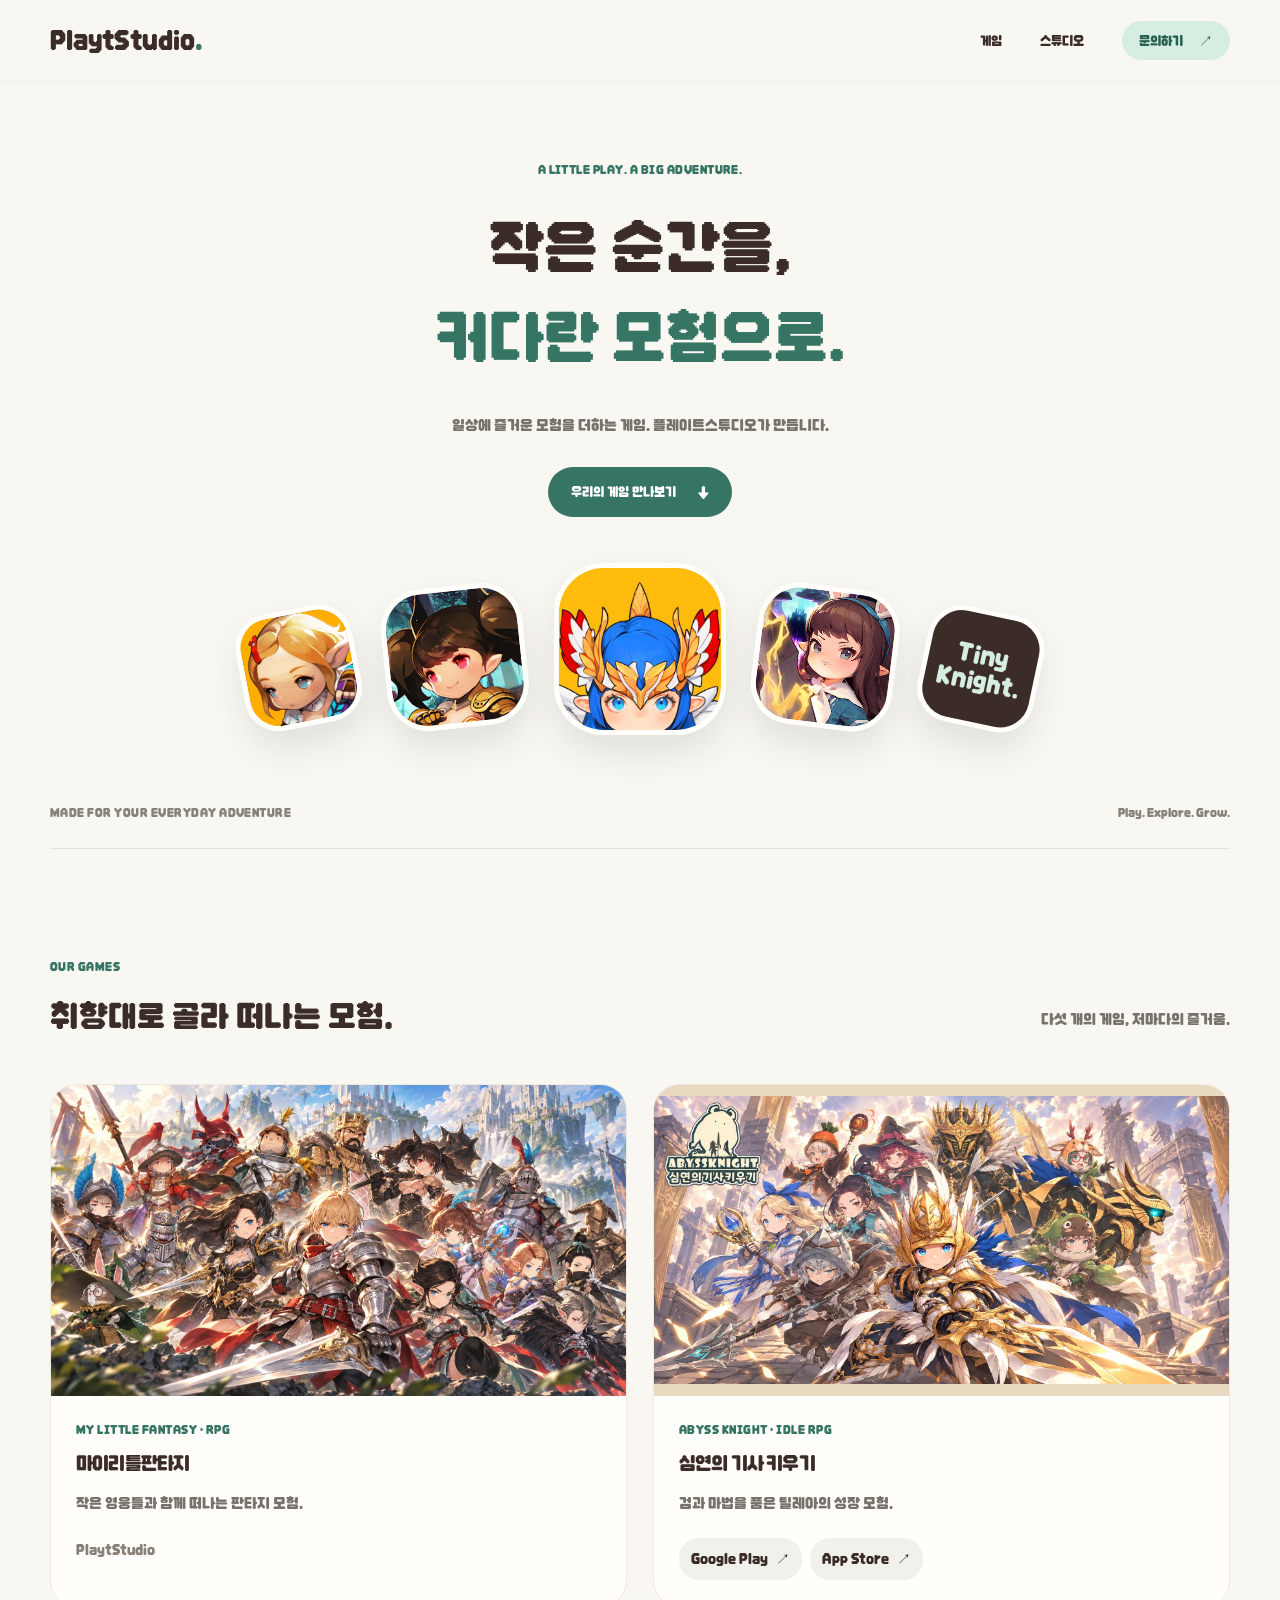
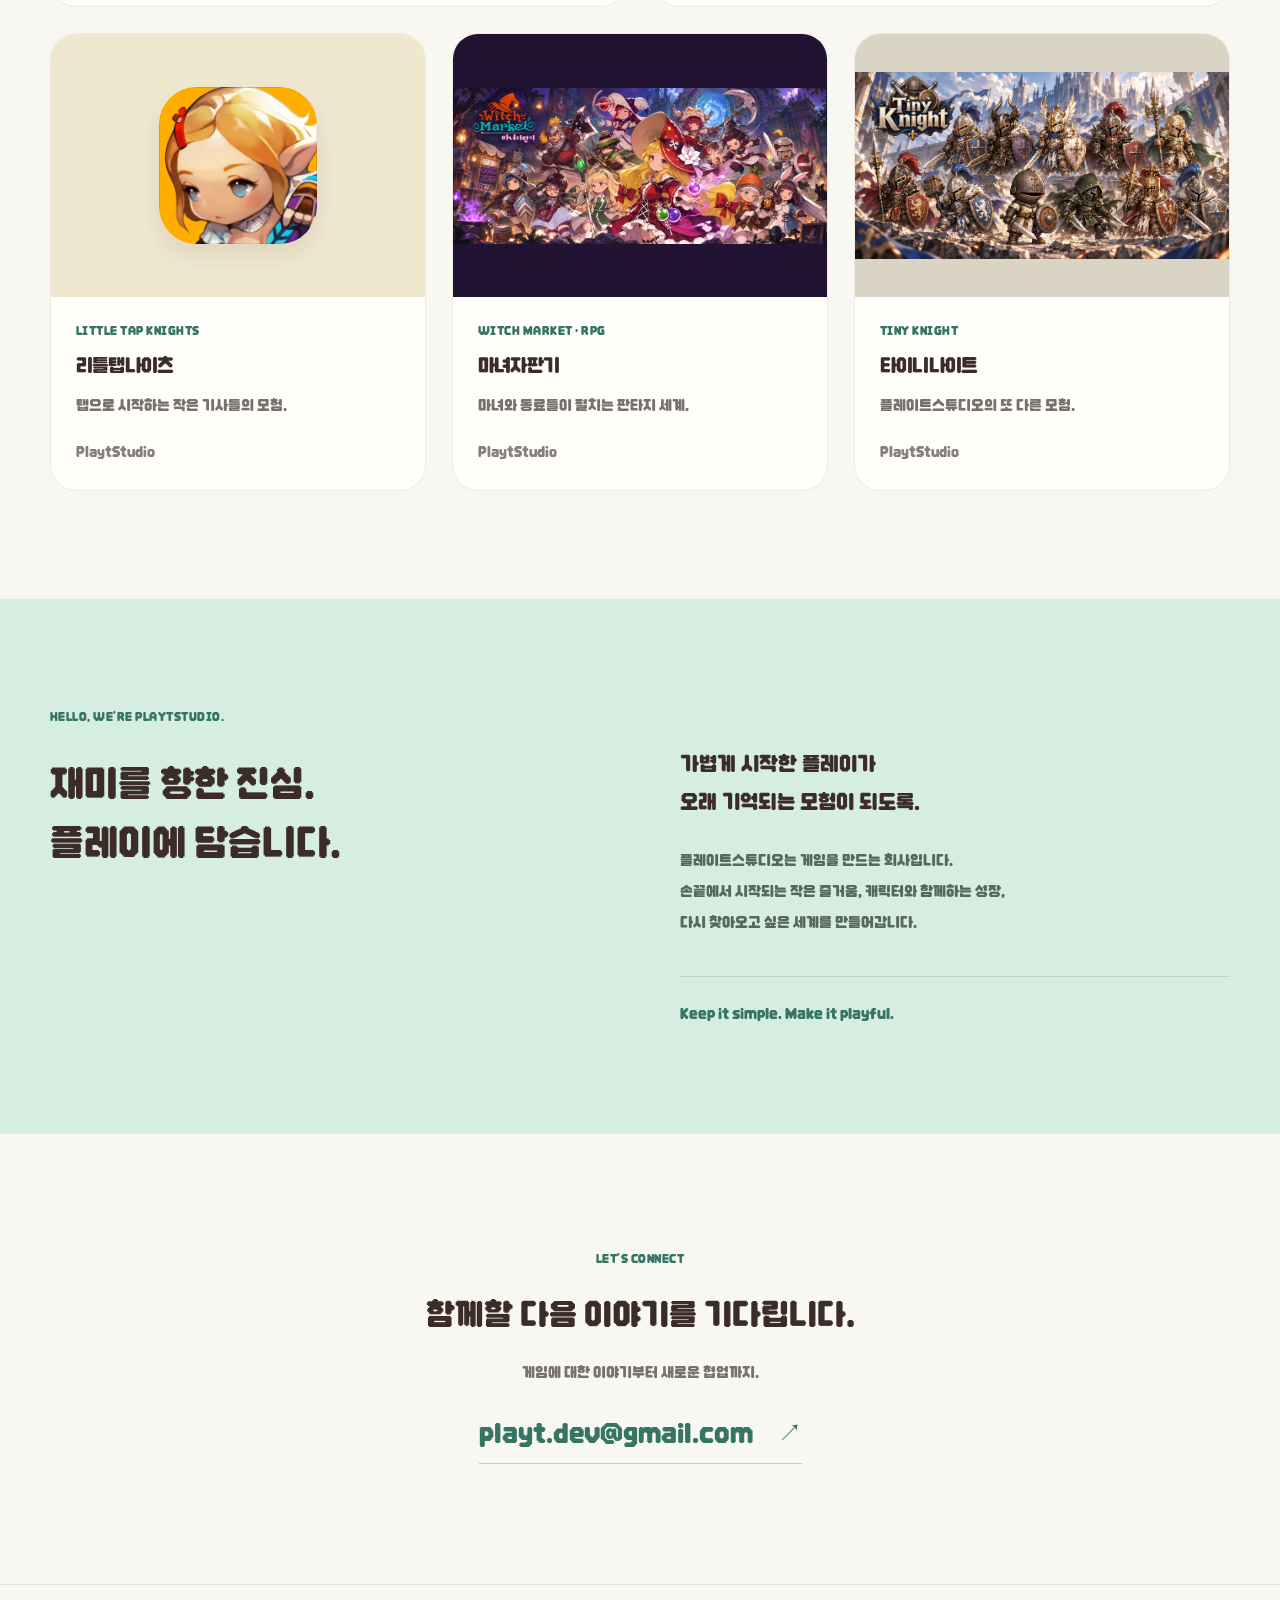
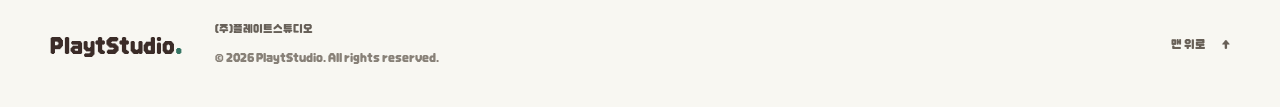
==== index.html @ c0b54d92 "플레이트스튜디오 홈페이지: 기존 사이트 이전 + 검색 등록 준비 - robots.txt · sitemap.xml · app-ads.txt · 404 · canonical/og/구조" ====
<!doctype html>
<html lang="ko">
<head>
<meta charset="utf-8"><meta name="viewport" content="width=device-width, initial-scale=1"><meta name="theme-color" content="#f8f7f2">
<title>플레이트스튜디오 PlaytStudio · 게임 개발사</title>
<meta name="description" content="작은 순간을 커다란 모험으로. 마이리틀판타지, 리틀탭나이츠, 마녀자판기, 심연의 기사 키우기, 타이니나이트를 만든 게임 개발사 플레이트스튜디오입니다.">
<link rel="canonical" href="https://www.playtstudio.kr/">
<meta property="og:type" content="website">
<meta property="og:site_name" content="플레이트스튜디오 PlaytStudio">
<meta property="og:title" content="플레이트스튜디오 PlaytStudio">
<meta property="og:description" content="작은 순간을 커다란 모험으로. 마이리틀판타지, 리틀탭나이츠, 마녀자판기, 심연의 기사 키우기, 타이니나이트를 만든 게임 개발사 플레이트스튜디오입니다.">
<meta property="og:url" content="https://www.playtstudio.kr/">
<meta property="og:image" content="https://www.playtstudio.kr/assets/og-image.jpg">
<meta property="og:image:width" content="1200"><meta property="og:image:height" content="630">
<meta property="og:locale" content="ko_KR">
<meta name="twitter:card" content="summary_large_image">
<link rel="apple-touch-icon" href="apple-touch-icon.png">
<script type="application/ld+json">{"@context":"https://schema.org","@type":"Organization","name":"플레이트스튜디오","alternateName":["PlaytStudio","Playt Studio","(주)플레이트스튜디오"],"url":"https://www.playtstudio.kr/","logo":"https://www.playtstudio.kr/apple-touch-icon.png","email":"playt.dev@gmail.com","sameAs":["https://play.google.com/store/apps/details?id=com.playtstudio.abyssknight","https://apps.apple.com/kr/app/id6740773558"]}</script>
<link rel="icon" type="image/svg+xml" href="data:image/svg+xml,%3Csvg xmlns='http://www.w3.org/2000/svg' viewBox='0 0 32 32'%3E%3Crect width='32' height='32' rx='10' fill='%23367564'/%3E%3Cpath d='M12 9v14l12-7z' fill='%23d6ede1'/%3E%3C/svg%3E">
<link rel="preload" href="assets/fonts/DNFBitBitTTF.ttf" as="font" type="font/ttf" crossorigin>
<link rel="stylesheet" href="styles.css"><script src="script.js" defer></script>
</head>
<body>
<a class="skip-link" href="#main">본문 바로가기</a>
<header class="site-header"><div class="nav-inner"><a class="wordmark" href="#home" aria-label="플레이트스튜디오 홈">Playt<span>Studio</span><i aria-hidden="true">.</i></a><button class="menu-toggle" aria-label="메뉴 열기" aria-controls="navigation" aria-expanded="false"><span></span><span></span></button><nav id="navigation" aria-label="주 메뉴"><a href="#games">게임</a><a href="#studio">스튜디오</a><a class="nav-contact" href="#contact">문의하기 <span aria-hidden="true">↗</span></a></nav></div></header>
<main id="main">
<section class="hero" id="home" aria-labelledby="hero-title"><div class="container"><p class="eyebrow">A LITTLE PLAY. A BIG ADVENTURE.</p><h1 id="hero-title">작은 순간을,<br><span>커다란 모험으로.</span></h1><p class="hero-description">일상에 즐거운 모험을 더하는 게임.<br class="mobile-break"> 플레이트스튜디오가 만듭니다.</p><a class="button button-primary" href="#games">우리의 게임 만나보기 <span aria-hidden="true">↓</span></a><div class="hero-gallery" aria-label="플레이트스튜디오의 게임"><a class="hero-icon" href="#little" aria-label="리틀탭나이츠 소개"><img src="assets/little-icon.jpg" alt="리틀탭나이츠 앱 아이콘" width="360" height="360"></a>
<a class="hero-icon" href="#fantasy" aria-label="마이리틀판타지 소개"><img src="assets/fantasy-icon.png" alt="마이리틀판타지 앱 아이콘" width="180" height="180"></a>
<a class="hero-icon" href="#abyss" aria-label="심연의 기사 키우기 소개"><img src="assets/abyss-icon.jpg" alt="심연의 기사 키우기 앱 아이콘" width="512" height="512"></a>
<a class="hero-icon" href="#witch" aria-label="마녀자판기 소개"><img src="assets/witch-icon.jpg" alt="마녀자판기 앱 아이콘" width="512" height="512"></a>
<a class="hero-icon" href="#tiny" aria-label="타이니나이트 소개"><span class="hero-type-icon">Tiny<br>Knight.</span></a></div><div class="hero-foot"><span>MADE FOR YOUR EVERYDAY ADVENTURE</span><span>Play. Explore. Grow.</span></div></div></section>
<section class="games-section section container" id="games" aria-labelledby="games-title"><div class="section-heading"><div><p class="eyebrow">OUR GAMES</p><h2 id="games-title">취향대로 골라 떠나는 모험.</h2></div><p>다섯 개의 게임, 저마다의 즐거움.</p></div><div class="games-grid"><article class="game-card" id="fantasy"><img class="game-visual fantasy-visual" src="assets/fantasy-illustration.webp" alt="마이리틀판타지의 은빛 갑옷 기사와 동료들을 역동적인 단체 구도로 다시 그린 판타지 일러스트" width="1729" height="910" loading="lazy"><div class="game-info"><p class="game-category">MY LITTLE FANTASY · RPG</p><h3>마이리틀판타지</h3><p>작은 영웅들과 함께 떠나는 판타지 모험.</p><span class="game-credit">PlaytStudio</span></div></article>
<article class="game-card" id="abyss"><img class="game-visual abyss-visual" src="assets/abyss-illustration.webp" alt="심연의 기사 키우기 로고와 금빛 갑옷의 기사, 동료들이 함께한 대표 일러스트" width="1774" height="887" loading="lazy"><div class="game-info"><p class="game-category">ABYSS KNIGHT · IDLE RPG</p><h3>심연의 기사 키우기</h3><p>검과 마법을 품은 틸레아의 성장 모험.</p><div class="store-links"><a class="store-link" href="https://play.google.com/store/apps/details?id=com.playtstudio.abyssknight&amp;hl=ko" target="_blank" rel="noopener noreferrer" aria-label="심연의 기사 키우기 Google Play에서 보기, 새 탭">Google Play <span aria-hidden="true">↗</span></a><a class="store-link" href="https://apps.apple.com/kr/app/id6740773558" target="_blank" rel="noopener noreferrer" aria-label="심연의 기사 키우기 App Store에서 보기, 새 탭">App Store <span aria-hidden="true">↗</span></a></div></div></article>
<article class="game-card" id="little"><div class="game-icon-panel little-panel"><img src="assets/little-icon.jpg" alt="리틀탭나이츠 캐릭터" width="360" height="360" loading="lazy"></div><div class="game-info"><p class="game-category">LITTLE TAP KNIGHTS</p><h3>리틀탭나이츠</h3><p>탭으로 시작하는 작은 기사들의 모험.</p><span class="game-credit">PlaytStudio</span></div></article>
<article class="game-card" id="witch"><img class="game-visual witch-visual" src="assets/witch-illustration.webp" alt="마녀자판기 로고와 물약을 든 클로에, 각자의 무기를 지닌 동료들이 함께한 대표 일러스트" width="1942" height="809" loading="lazy"><div class="game-info"><p class="game-category">WITCH MARKET · RPG</p><h3>마녀자판기</h3><p>마녀와 동료들이 펼치는 판타지 세계.</p><span class="game-credit">PlaytStudio</span></div></article>
<article class="game-card" id="tiny"><img class="game-visual tiny-visual" src="assets/tiny-illustration.webp" alt="Tiny Knight 로고와 검과 나무 방패를 든 작은 기사, 각자의 무기를 지닌 정예 기사들이 함께한 대표 일러스트" width="1774" height="887" loading="lazy"><div class="game-info"><p class="game-category">TINY KNIGHT</p><h3>타이니나이트</h3><p>플레이트스튜디오의 또 다른 모험.</p><span class="game-credit">PlaytStudio</span></div></article></div></section>
<section class="studio-section section" id="studio" aria-labelledby="studio-title"><div class="container studio-grid"><div><p class="eyebrow">HELLO, WE’RE PLAYTSTUDIO.</p><h2 id="studio-title">재미를 향한 진심.<br>플레이에 담습니다.</h2></div><div class="studio-copy"><p>가볍게 시작한 플레이가<br>오래 기억되는 모험이 되도록.</p><p>플레이트스튜디오는 게임을 만드는 회사입니다.<br>손끝에서 시작되는 작은 즐거움, 캐릭터와 함께하는 성장,<br>다시 찾아오고 싶은 세계를 만들어갑니다.</p><div class="studio-signature">Keep it simple. Make it playful.</div></div></div></section>
<section class="contact-section section container" id="contact" aria-labelledby="contact-title"><p class="eyebrow">LET’S CONNECT</p><h2 id="contact-title">함께할 다음 이야기를 기다립니다.</h2><p>게임에 대한 이야기부터 새로운 협업까지.</p><a class="contact-email" href="mailto:playt.dev@gmail.com">playt.dev@gmail.com <span aria-hidden="true">↗</span></a></section>
</main>
<footer class="site-footer"><div class="container footer-inner"><a class="wordmark" href="#home" aria-label="플레이트스튜디오 홈">Playt<span>Studio</span><i aria-hidden="true">.</i></a><div><p>(주)플레이트스튜디오</p><span>© 2026 PlaytStudio. All rights reserved.</span></div><a href="#home" class="back-top">맨 위로 <span aria-hidden="true">↑</span></a></div></footer>
</body>
</html>
---- styles.css ----
@font-face{font-family:'DNF Bit Bit';src:url('assets/fonts/DNFBitBitTTF.ttf') format('truetype');font-style:normal;font-weight:400;font-display:swap}
:root{--ivory:#f8f7f2;--white:#fffefa;--viridian:#367564;--viridian-dark:#286151;--mint:#d6ede1;--brown:#3b2c28;--muted:#77736c;--line:#e5e4dc;--font:'DNF Bit Bit',sans-serif}
*{box-sizing:border-box}html{scroll-behavior:smooth;scroll-padding-top:90px}body{margin:0;font-family:var(--font);color:var(--brown);background:var(--ivory);font-size:1rem;line-height:1.7;word-break:keep-all}a{color:inherit;text-decoration:none}button{font:inherit}a,button{-webkit-tap-highlight-color:transparent}a:focus-visible,button:focus-visible{outline:3px solid var(--viridian);outline-offset:6px}::selection{background:var(--mint);color:var(--brown)}.container{width:calc(100% - 100px);max-width:1200px;margin:0 auto}.section{padding-top:108px;padding-bottom:108px}.skip-link{position:fixed;top:-90px;left:24px;padding:12px 20px;background:var(--mint);z-index:100}.skip-link:focus{top:16px}.site-header{height:82px;position:sticky;top:0;background:#f8f7f2eb;backdrop-filter:blur(18px);border-bottom:1px solid #3b2c280a;z-index:10}.nav-inner{max-width:1300px;width:calc(100% - 100px);margin:auto;height:100%;display:flex;align-items:center;justify-content:space-between}.wordmark{font-size:1.6rem;font-weight:800;letter-spacing:-1.1px;line-height:1;display:inline-flex;align-items:baseline}.wordmark span{font-weight:500}.wordmark i{font-style:normal;color:var(--viridian);font-size:1.8rem}.site-header nav{display:flex;align-items:center;gap:38px;font-size:.875rem;font-weight:500}.site-header nav a:hover{color:var(--viridian)}.nav-contact{padding:8px 17px;border-radius:30px;background:var(--mint);color:var(--viridian-dark)}.nav-contact span{margin-left:13px}.menu-toggle{display:none}.hero{padding-top:78px;overflow:hidden;text-align:center}.eyebrow{font-size:.75rem;font-weight:700;letter-spacing:.14em;line-height:1.6;margin:0 0 24px;color:var(--viridian)}h1,h2,h3,p{margin-top:0}h1{font-size:clamp(3.3rem,5.2vw,5rem);font-weight:700;line-height:1.2;letter-spacing:-.075em;margin-bottom:27px}h1 span{color:var(--viridian)}.hero-description{color:var(--muted);font-size:1.05rem;margin-bottom:27px;line-height:1.9;letter-spacing:-.025em}.mobile-break{display:none}.button{display:inline-flex;align-items:center;justify-content:center;gap:22px;padding:13px 23px;border-radius:30px;font-size:.875rem;font-weight:600;transition:background .2s,transform .2s}.button-primary{background:var(--viridian);color:white}.button-primary:hover{background:var(--viridian-dark);transform:translateY(-2px)}.button span{font-size:1.15rem;line-height:1}.hero-gallery{display:flex;align-items:center;justify-content:center;gap:28px;margin:56px auto 44px;min-height:0}.hero-gallery:empty{margin:44px 0}.hero-icon{width:142px;display:block;transition:transform .3s}.hero-icon img{width:100%;display:block;aspect-ratio:1;object-fit:cover;border-radius:29%;box-shadow:0 18px 34px #3b2c281c;border:5px solid var(--white)}.hero-icon:nth-child(1){transform:rotate(-11deg) translateY(9px);width:118px}.hero-icon:nth-child(2){transform:rotate(-6deg) translateY(-2px)}.hero-icon:nth-child(3){transform:translateY(-10px);width:172px}.hero-icon:nth-child(4){transform:rotate(7deg) translateY(-2px)}.hero-icon:nth-child(5){transform:rotate(12deg) translateY(10px);width:118px}.hero-icon:hover{transform:translateY(-16px) rotate(0)}.hero-foot{display:flex;justify-content:space-between;align-items:center;border-bottom:1px solid var(--line);padding:14px 0 25px;color:#85827a;font-size:.7rem;letter-spacing:.1em}.hero-foot span:last-child{letter-spacing:0;font-size:.8rem}.section-heading{display:flex;justify-content:space-between;gap:25px;align-items:flex-end;margin-bottom:43px}.section-heading .eyebrow{margin-bottom:14px}h2{font-size:clamp(1.9rem,2.7vw,2.6rem);line-height:1.45;letter-spacing:-.055em;font-weight:700;margin-bottom:0}.section-heading>p{color:var(--muted);font-size:.95rem;margin:0 0 8px}.games-grid{display:grid;grid-template-columns:repeat(6,minmax(0,1fr));gap:26px}.game-card{grid-column:span 2;border:1px solid #eeeae0;background:var(--white);border-radius:26px;overflow:hidden;transition:transform .25s,box-shadow .25s}.game-card:nth-child(-n+2){grid-column:span 3}.game-card:hover{transform:translateY(-5px);box-shadow:0 12px 35px #3b2c2809}.game-visual{display:block;width:100%;aspect-ratio:1.42;object-fit:cover;background:var(--mint)}.game-card:nth-child(-n+2) .game-visual{aspect-ratio:1.85}.game-info{padding:24px 25px 26px}.game-category{font-size:.7rem;letter-spacing:.09em;color:var(--viridian);font-weight:700;margin-bottom:8px}.game-info h3{font-size:1.3rem;letter-spacing:-.04em;line-height:1.5;font-weight:700;margin-bottom:8px}.game-info>p:not(.game-category){font-size:.9rem;color:var(--muted);line-height:1.8;margin-bottom:20px}.store-links{display:flex;gap:8px;flex-wrap:wrap}.store-link{font-size:.75rem;font-weight:600;background:#f0f1eb;border-radius:20px;padding:7px 12px;display:inline-flex;align-items:center;gap:8px;min-height:36px}.store-link:hover{background:var(--mint);color:var(--viridian-dark)}.store-link svg{width:13px;height:13px;flex-shrink:0}.game-archive{font-size:.75rem;color:#817b73;border-top:1px solid var(--line);padding-top:14px;display:block}.studio-section{background:var(--mint)}.studio-grid{display:grid;grid-template-columns:1fr 1fr;gap:80px}.studio-section .eyebrow{margin-bottom:28px}.studio-section h2{font-size:clamp(2.2rem,3.3vw,3.2rem);line-height:1.4}.studio-copy{padding-top:38px}.studio-copy>p:first-child{font-size:1.45rem;font-weight:600;line-height:1.65;letter-spacing:-.035em;margin-bottom:24px}.studio-copy>p:nth-child(2){font-size:1rem;line-height:1.95;color:#58685d}.studio-signature{margin-top:37px;padding-top:24px;border-top:1px solid #36756430;font-size:.95rem;font-weight:500;color:var(--viridian)}.contact-section{text-align:center;padding-top:115px;padding-bottom:120px}.contact-section .eyebrow{margin-bottom:20px}.contact-section>p:not(.eyebrow){color:var(--muted);font-size:1rem;margin:20px 0 24px}.contact-email{display:inline-flex;align-items:center;gap:25px;font-size:clamp(1.15rem,2.1vw,1.8rem);font-weight:500;color:var(--viridian);letter-spacing:-.02em;border-bottom:1px solid #36756450;padding-bottom:7px}.contact-email:hover{color:var(--viridian-dark)}.contact-email span{font-size:1.5rem}.site-footer{border-top:1px solid var(--line);padding:34px 0 37px}.footer-inner{display:flex;align-items:center;gap:32px;justify-content:space-between}.footer-inner>.wordmark{font-size:1.4rem}.footer-inner>div{margin-right:auto}.footer-inner p{font-size:.75rem;margin:0 0 4px;color:#676058}.footer-inner>div>span{font-size:.7rem;color:#888178}.back-top{font-size:.8rem;color:#686057;display:flex;gap:17px}
@media(max-width:1000px){.container,.nav-inner{width:calc(100% - 64px)}.hero{padding-top:65px}.hero-gallery{gap:18px}.hero-icon{width:120px}.hero-icon:nth-child(3){width:148px}.hero-icon:nth-child(1),.hero-icon:nth-child(5){width:100px}.section{padding-top:80px;padding-bottom:80px}.games-grid{gap:18px}.game-info{padding:20px}.studio-grid{gap:40px}.section-heading>p{max-width:210px}.game-info h3{font-size:1.15rem}.studio-copy>p:nth-child(2) br{display:none}}
@media(max-width:720px){html{scroll-padding-top:86px}.container,.nav-inner{width:calc(100% - 40px)}.site-header{height:72px}.wordmark{font-size:1.4rem}.menu-toggle{display:flex;flex-direction:column;justify-content:center;gap:7px;width:44px;height:44px;padding:11px;border:0;background:transparent;color:var(--brown)}.menu-toggle span{height:1.5px;width:22px;background:currentColor;transition:transform .2s}.menu-toggle[aria-expanded=true] span:first-child{transform:translateY(4.25px) rotate(45deg)}.menu-toggle[aria-expanded=true] span:last-child{transform:translateY(-4.25px) rotate(-45deg)}.site-header nav{display:none;position:absolute;top:72px;left:0;right:0;background:var(--ivory);border-bottom:1px solid var(--line);padding:15px 20px 24px;align-items:stretch;gap:6px;box-shadow:0 15px 25px #3b2c2808}.site-header nav.open{display:flex;flex-direction:column}.site-header nav a{padding:13px 16px;min-height:48px}.site-header .nav-contact{border-radius:12px}.hero{padding-top:47px}.hero .eyebrow{font-size:.65rem;letter-spacing:.11em;margin-bottom:22px}h1{font-size:clamp(2.6rem,9.5vw,4.2rem);line-height:1.25;letter-spacing:-.08em;margin-bottom:23px}.hero-description{font-size:.925rem;line-height:1.9;margin-bottom:23px}.mobile-break{display:block}.button{font-size:.8rem;padding:12px 20px;gap:18px}.hero-gallery{gap:12px;margin:45px auto 35px;width:calc(100% + 52px);position:relative;left:-26px}.hero-icon{width:21%;flex-shrink:0}.hero-icon:nth-child(3){width:26%}.hero-icon:nth-child(1),.hero-icon:nth-child(5){width:18%}.hero-icon img{border-width:3px;box-shadow:0 12px 22px #3b2c2818}.hero-foot{font-size:.6rem;letter-spacing:.06em;padding-bottom:20px}.hero-foot span:last-child{font-size:.65rem}.section{padding-top:62px;padding-bottom:62px}.section-heading{display:block;margin-bottom:28px}.section-heading h2{font-size:1.8rem}.section-heading>p{max-width:none;font-size:.875rem;margin:14px 0 0}.eyebrow{font-size:.7rem;letter-spacing:.12em}.games-grid{grid-template-columns:1fr;gap:21px}.game-card,.game-card:nth-child(-n+2){grid-column:auto;border-radius:22px}.game-visual,.game-card:nth-child(-n+2) .game-visual{aspect-ratio:1.65}.game-info{padding:22px}.game-info h3{font-size:1.3rem}.game-info>p:not(.game-category){font-size:.95rem}.game-category{font-size:.75rem}.store-link{font-size:.8rem;min-height:40px;padding:7px 14px}.studio-grid{grid-template-columns:1fr;gap:28px}.studio-section h2{font-size:2.15rem}.studio-section .eyebrow{margin-bottom:22px}.studio-copy{padding-top:0}.studio-copy>p:first-child{font-size:1.25rem}.studio-copy>p:nth-child(2){font-size:.95rem}.studio-signature{margin-top:27px;font-size:.875rem}.contact-section{padding-top:75px;padding-bottom:79px}.contact-section h2{font-size:1.8rem;max-width:280px;margin:0 auto}.contact-section>p:not(.eyebrow){font-size:.9rem}.contact-email{font-size:1.2rem;gap:19px}.footer-inner{flex-wrap:wrap;gap:23px}.footer-inner>.wordmark{width:calc(100% - 110px)}.footer-inner>div{order:3;width:100%}.back-top{font-size:.75rem;margin-left:auto}.footer-inner>div>span{font-size:.7rem}.hero-gallery:empty{margin:35px 0}}
@media(prefers-reduced-motion:reduce){html{scroll-behavior:auto}*,*:before,*:after{transition:none!important}}

/* Readable supporting copy across devices. */
.hero .eyebrow,.hero-foot,.hero-foot span:last-child,.game-category,.footer-inner>div>span{font-size:.75rem}
.hero-description,.section-heading>p,.game-info>p:not(.game-category),.contact-section>p:not(.eyebrow),.studio-copy>p:nth-child(2){font-size:1rem}
.store-link{font-size:.875rem;min-height:42px}
.game-title-art{aspect-ratio:1.42;display:flex;flex-direction:column;align-items:center;justify-content:center;background:var(--brown);color:var(--mint);line-height:.95;font-size:clamp(2.4rem,4vw,4.3rem);font-weight:800;letter-spacing:-.055em;padding:30px;text-align:center}
.game-title-art small{font-size:.75rem;letter-spacing:.17em;font-weight:500;margin-top:22px;color:#e9e4d8}
.hero-type-icon{aspect-ratio:1;background:var(--brown);color:var(--mint);border-radius:29%;display:flex;align-items:center;justify-content:center;line-height:1.05;font-size:1.55rem;font-weight:800;letter-spacing:-.05em;border:5px solid var(--white);box-shadow:0 18px 34px #3b2c281c}
@media(max-width:720px){.hero-foot{font-size:.75rem;justify-content:center}.hero-foot>span:first-child{display:none}.hero-type-icon{font-size:clamp(.9rem,3.5vw,1.4rem);border-width:3px}.game-title-art{aspect-ratio:1.65;font-size:3.5rem}.game-category{font-size:.75rem}}

.game-card{scroll-margin-top:100px}.game-card:hover{transform:none;box-shadow:none}.fantasy-visual{object-fit:cover;object-position:center;background:var(--mint)}.abyss-visual{object-fit:contain;object-position:center;background:#ead9c1}.game-credit{display:block;font-size:.875rem;color:#898077;margin-top:20px}.game-icon-panel{aspect-ratio:1.42;display:flex;align-items:center;justify-content:center}.game-icon-panel img{width:42%;aspect-ratio:1;height:auto;display:block;object-fit:cover;border-radius:24%;box-shadow:0 12px 22px #3b2c2817}.little-panel{background:#f0e7cf}.witch-panel{background:#e4e8f1}.game-info h3{margin-bottom:10px}
@media(max-width:720px){.game-icon-panel{aspect-ratio:1.65}.game-icon-panel img{width:37%}h1{font-size:clamp(2.25rem,9.5vw,4.2rem)}}
.hero-icon img,.game-visual{height:auto}
@media(max-width:720px){.hero-gallery{width:100%;left:0;gap:6px}.hero-icon{width:19%}.hero-icon:nth-child(3){width:23%}.hero-icon:nth-child(1),.hero-icon:nth-child(5){width:15%}.hero-type-icon{font-size:clamp(.75rem,2.8vw,1rem)}}

@media(max-width:720px){.game-card:nth-child(-n+2) .fantasy-visual{aspect-ratio:1729/910}}

@media(max-width:720px){.game-card:nth-child(-n+2) .abyss-visual{aspect-ratio:2/1}}
.witch-visual{object-fit:contain;object-position:center;background:#211331}
@media(max-width:720px){.game-card .witch-visual{aspect-ratio:1942/809}}
.tiny-visual{object-fit:contain;object-position:center;background:#dad4c5}
@media(max-width:720px){.game-card .tiny-visual{aspect-ratio:2/1}}

/* Match TinyKnight's original pixel font without synthetic bold or tight tracking. */
body{font-synthesis:none}
h1,h2,h3,.wordmark,.hero-description,.studio-copy>p:first-child,.contact-email,.game-title-art,.hero-type-icon{letter-spacing:0}
h1{line-height:1.35}
.game-category,.eyebrow,.hero .eyebrow,.hero-foot,.game-title-art small{letter-spacing:.04em}
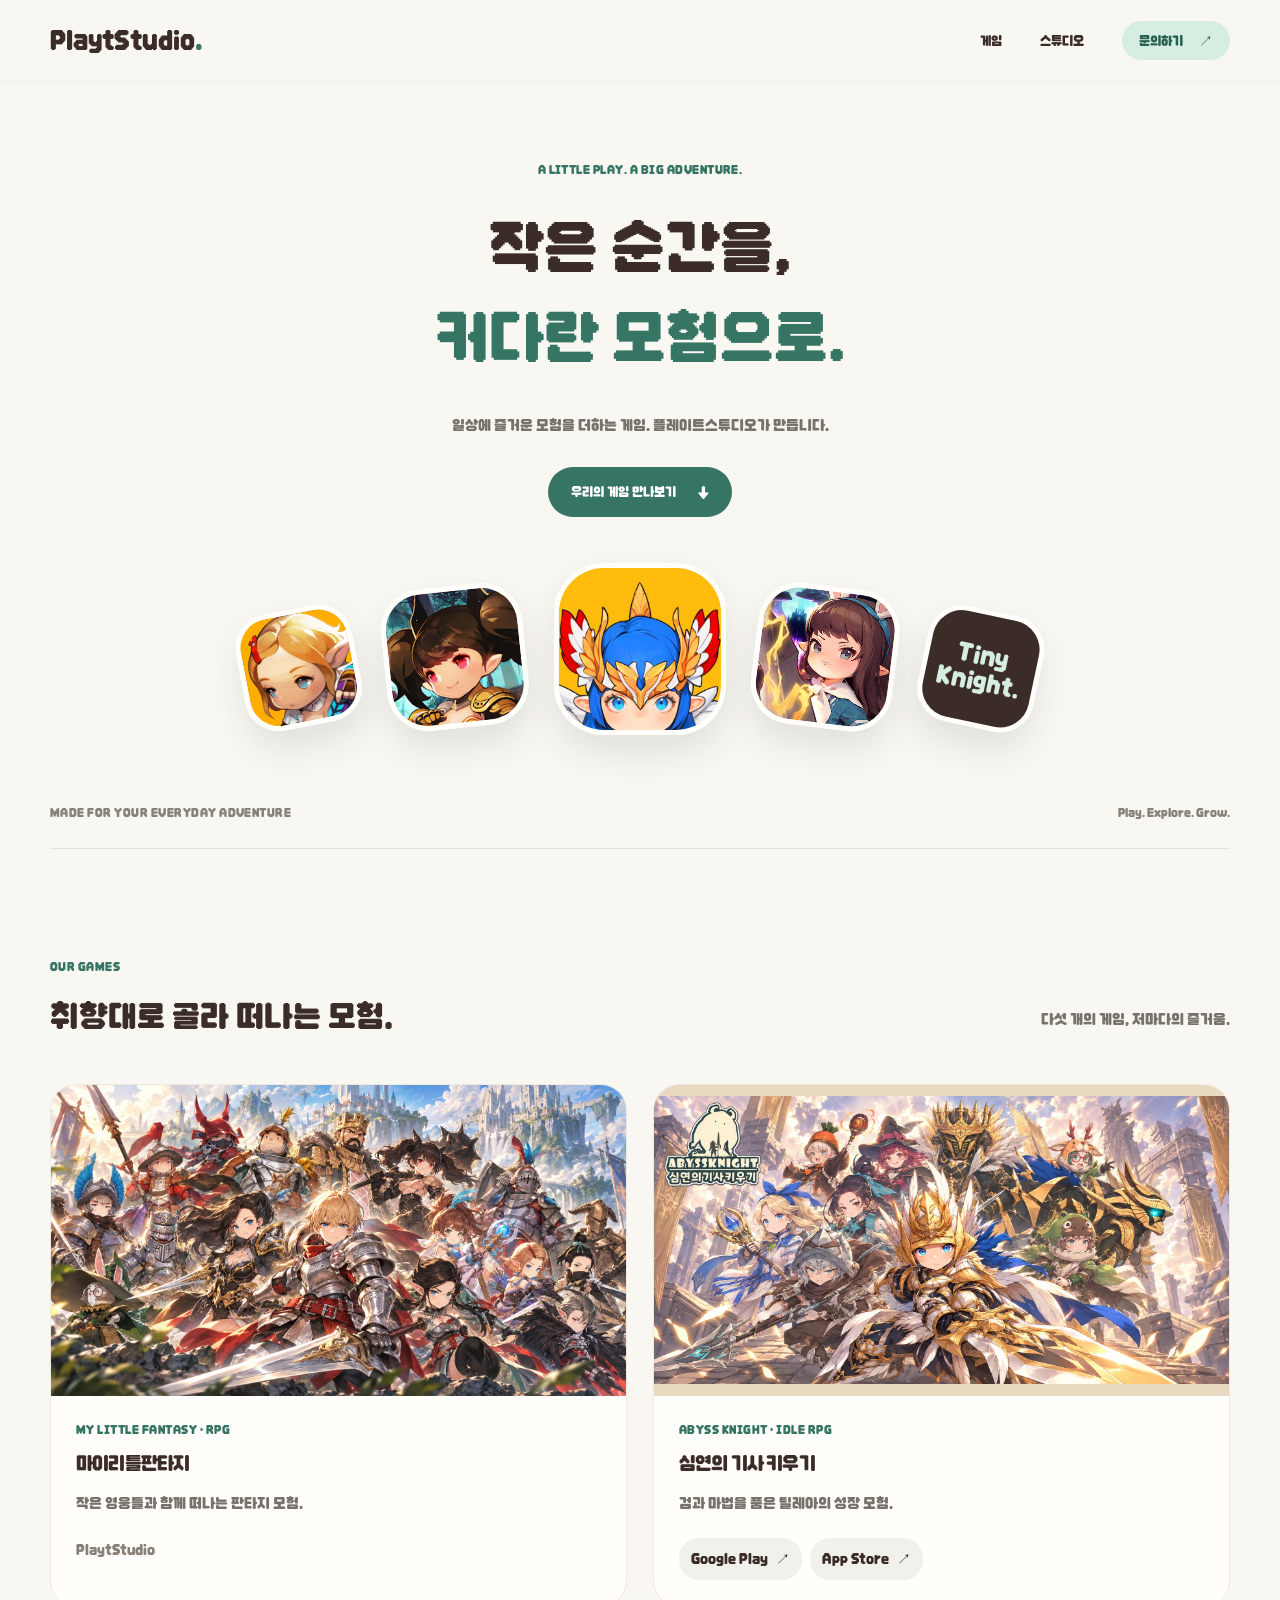
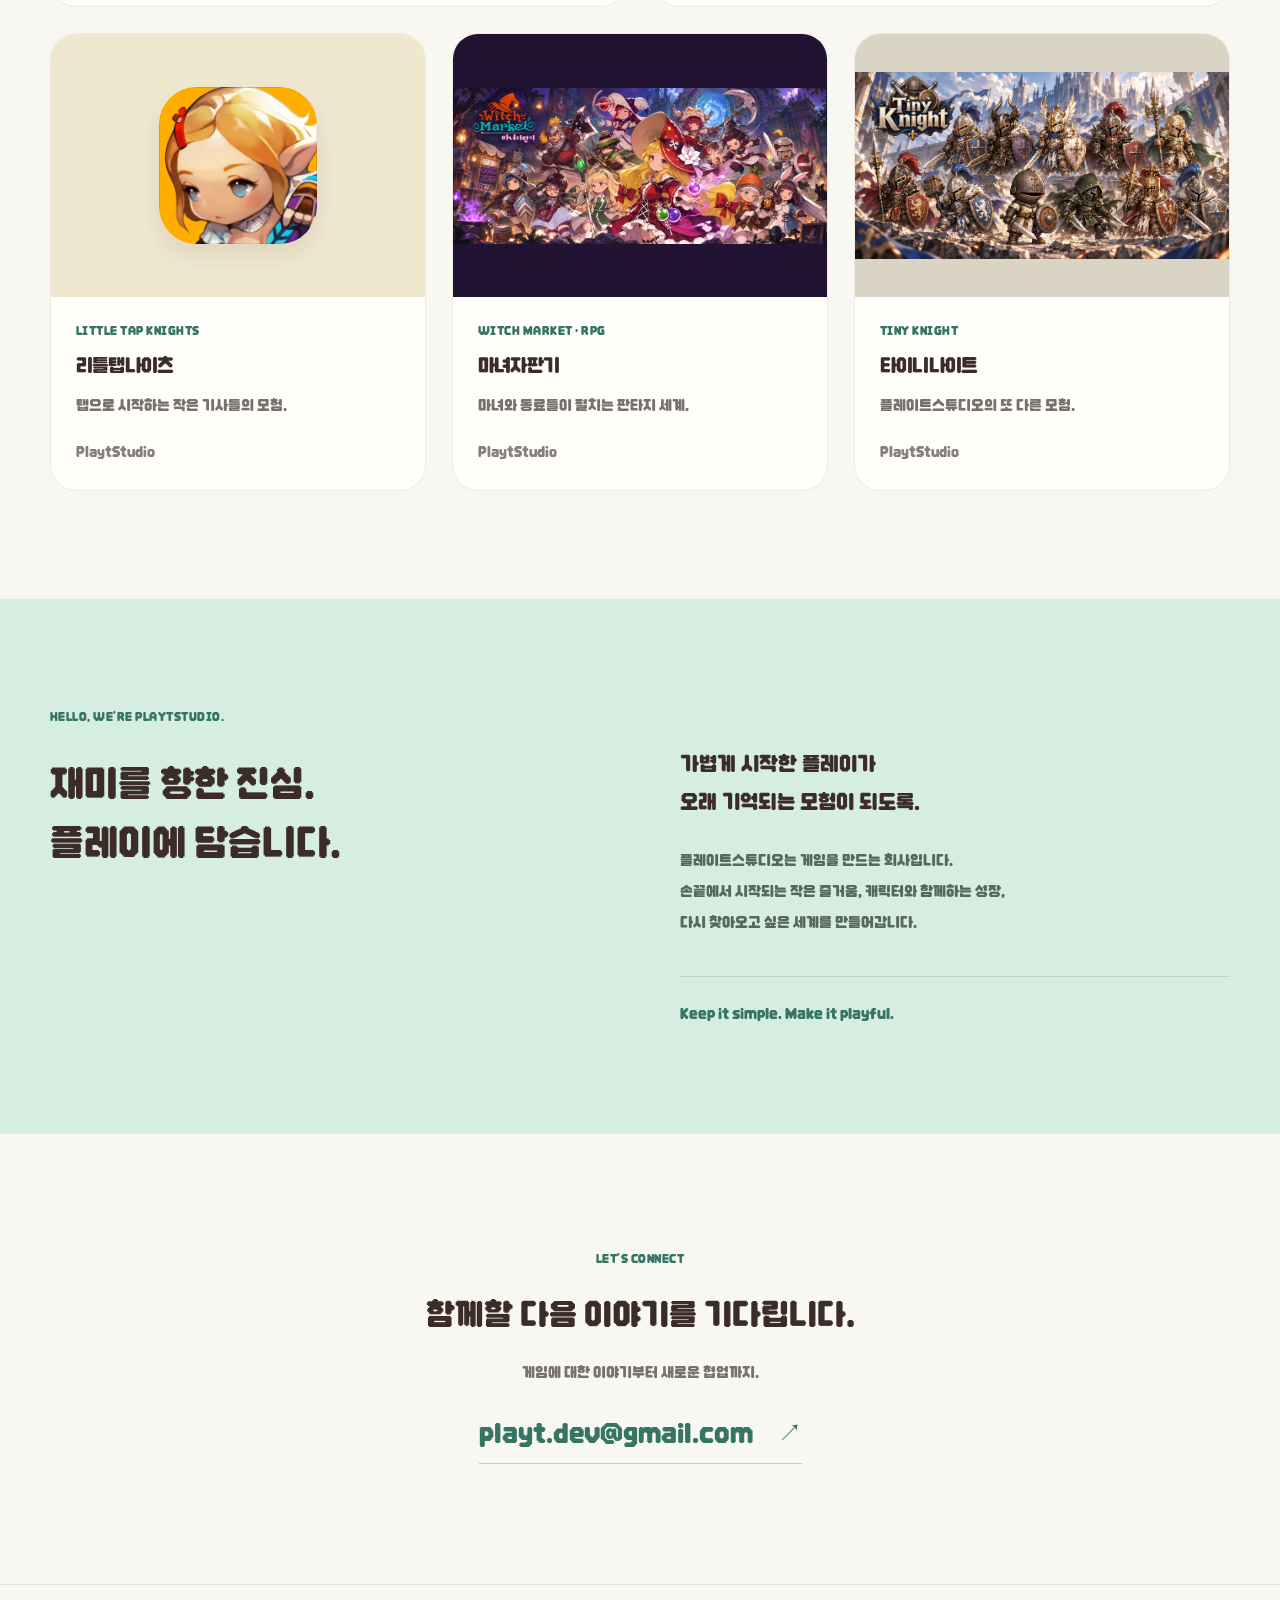
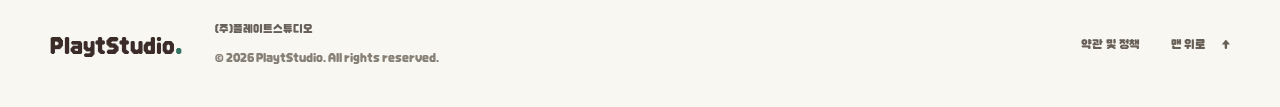
==== commit 2b25ce19: "약관 및 정책 페이지: 털복숭이 용병단 키우기 개인정보처리방침·이용약관(한/영) Co-Authored-By: Claude Opus 5.5 <noreply@anthropic.com>" ====
--- a/index.html
+++ b/index.html
@@ -37,6 +37,6 @@
 <section class="studio-section section" id="studio" aria-labelledby="studio-title"><div class="container studio-grid"><div><p class="eyebrow">HELLO, WE’RE PLAYTSTUDIO.</p><h2 id="studio-title">재미를 향한 진심.<br>플레이에 담습니다.</h2></div><div class="studio-copy"><p>가볍게 시작한 플레이가<br>오래 기억되는 모험이 되도록.</p><p>플레이트스튜디오는 게임을 만드는 회사입니다.<br>손끝에서 시작되는 작은 즐거움, 캐릭터와 함께하는 성장,<br>다시 찾아오고 싶은 세계를 만들어갑니다.</p><div class="studio-signature">Keep it simple. Make it playful.</div></div></div></section>
 <section class="contact-section section container" id="contact" aria-labelledby="contact-title"><p class="eyebrow">LET’S CONNECT</p><h2 id="contact-title">함께할 다음 이야기를 기다립니다.</h2><p>게임에 대한 이야기부터 새로운 협업까지.</p><a class="contact-email" href="mailto:playt.dev@gmail.com">playt.dev@gmail.com <span aria-hidden="true">↗</span></a></section>
 </main>
-<footer class="site-footer"><div class="container footer-inner"><a class="wordmark" href="#home" aria-label="플레이트스튜디오 홈">Playt<span>Studio</span><i aria-hidden="true">.</i></a><div><p>(주)플레이트스튜디오</p><span>© 2026 PlaytStudio. All rights reserved.</span></div><a href="#home" class="back-top">맨 위로 <span aria-hidden="true">↑</span></a></div></footer>
+<footer class="site-footer"><div class="container footer-inner"><a class="wordmark" href="#home" aria-label="플레이트스튜디오 홈">Playt<span>Studio</span><i aria-hidden="true">.</i></a><div><p>(주)플레이트스튜디오</p><span>© 2026 PlaytStudio. All rights reserved.</span></div><a href="policies/" class="back-top">약관 및 정책</a><a href="#home" class="back-top">맨 위로 <span aria-hidden="true">↑</span></a></div></footer>
 </body>
 </html>
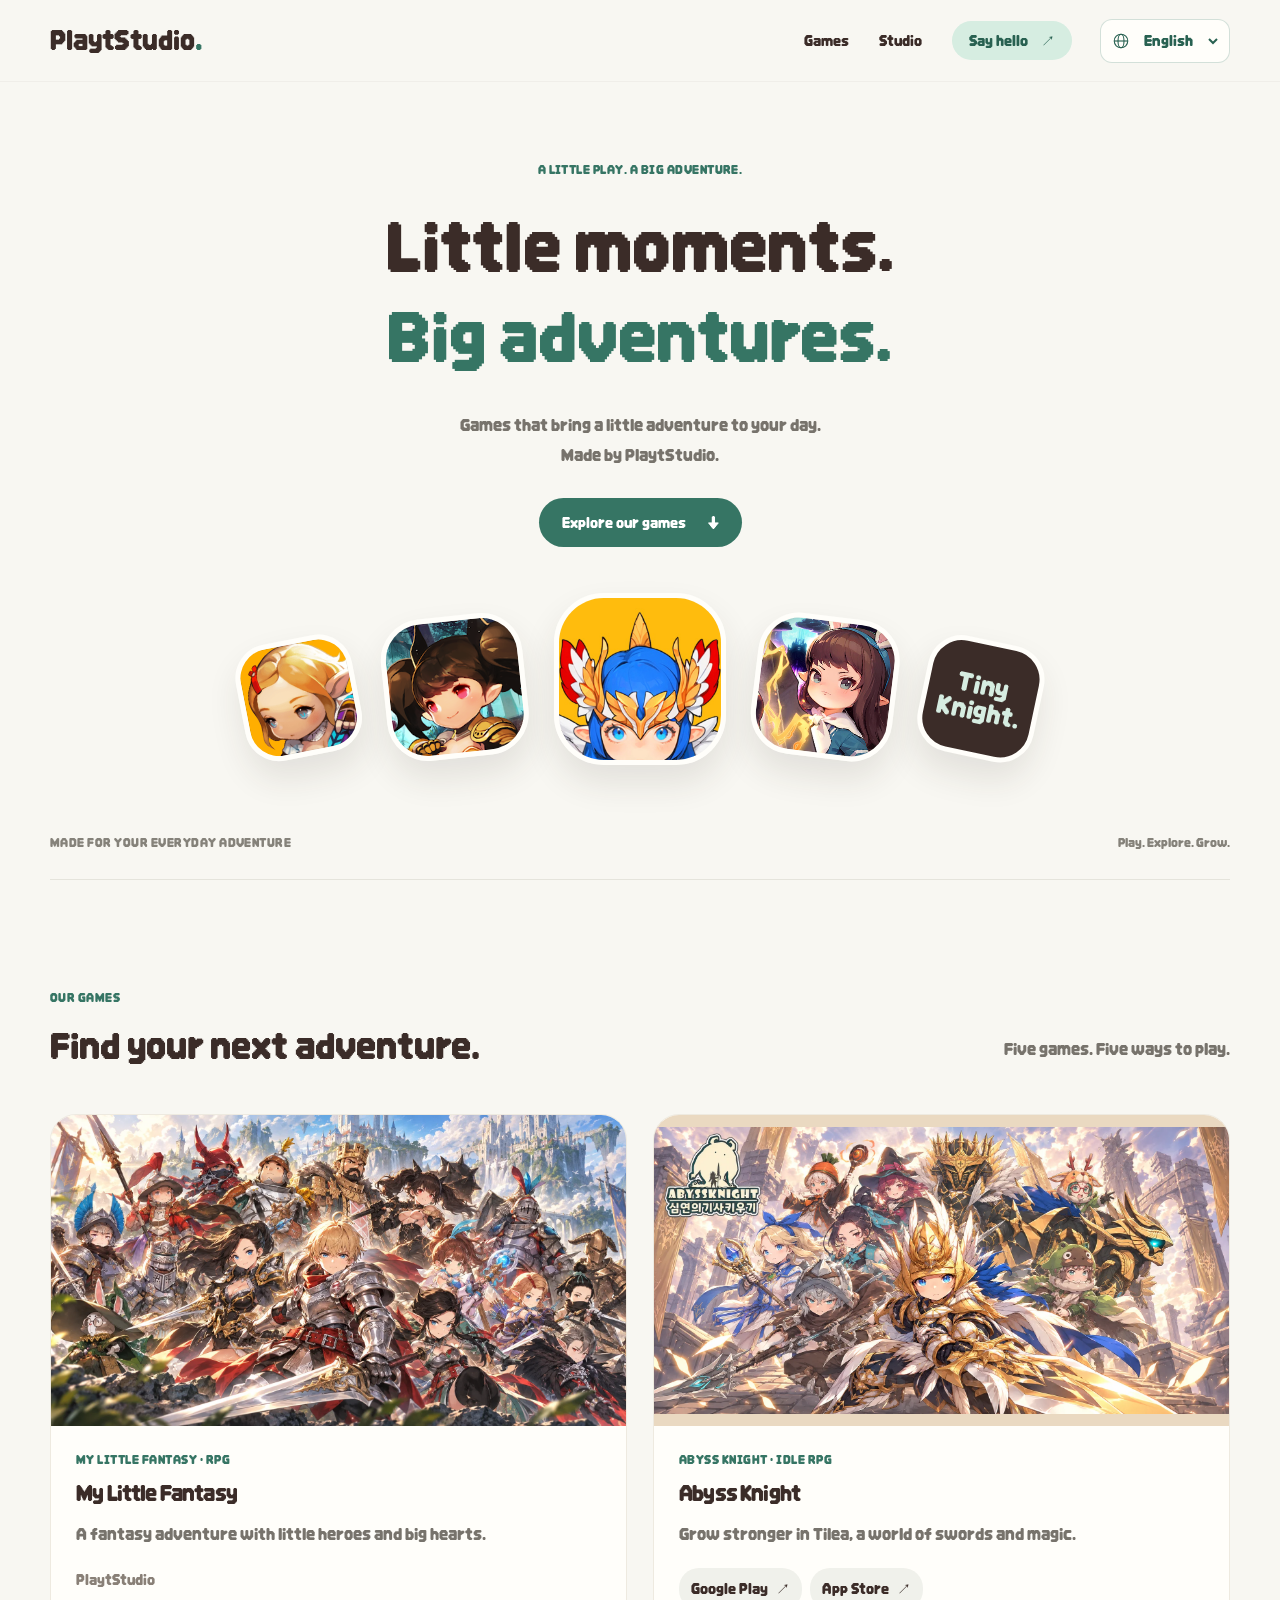
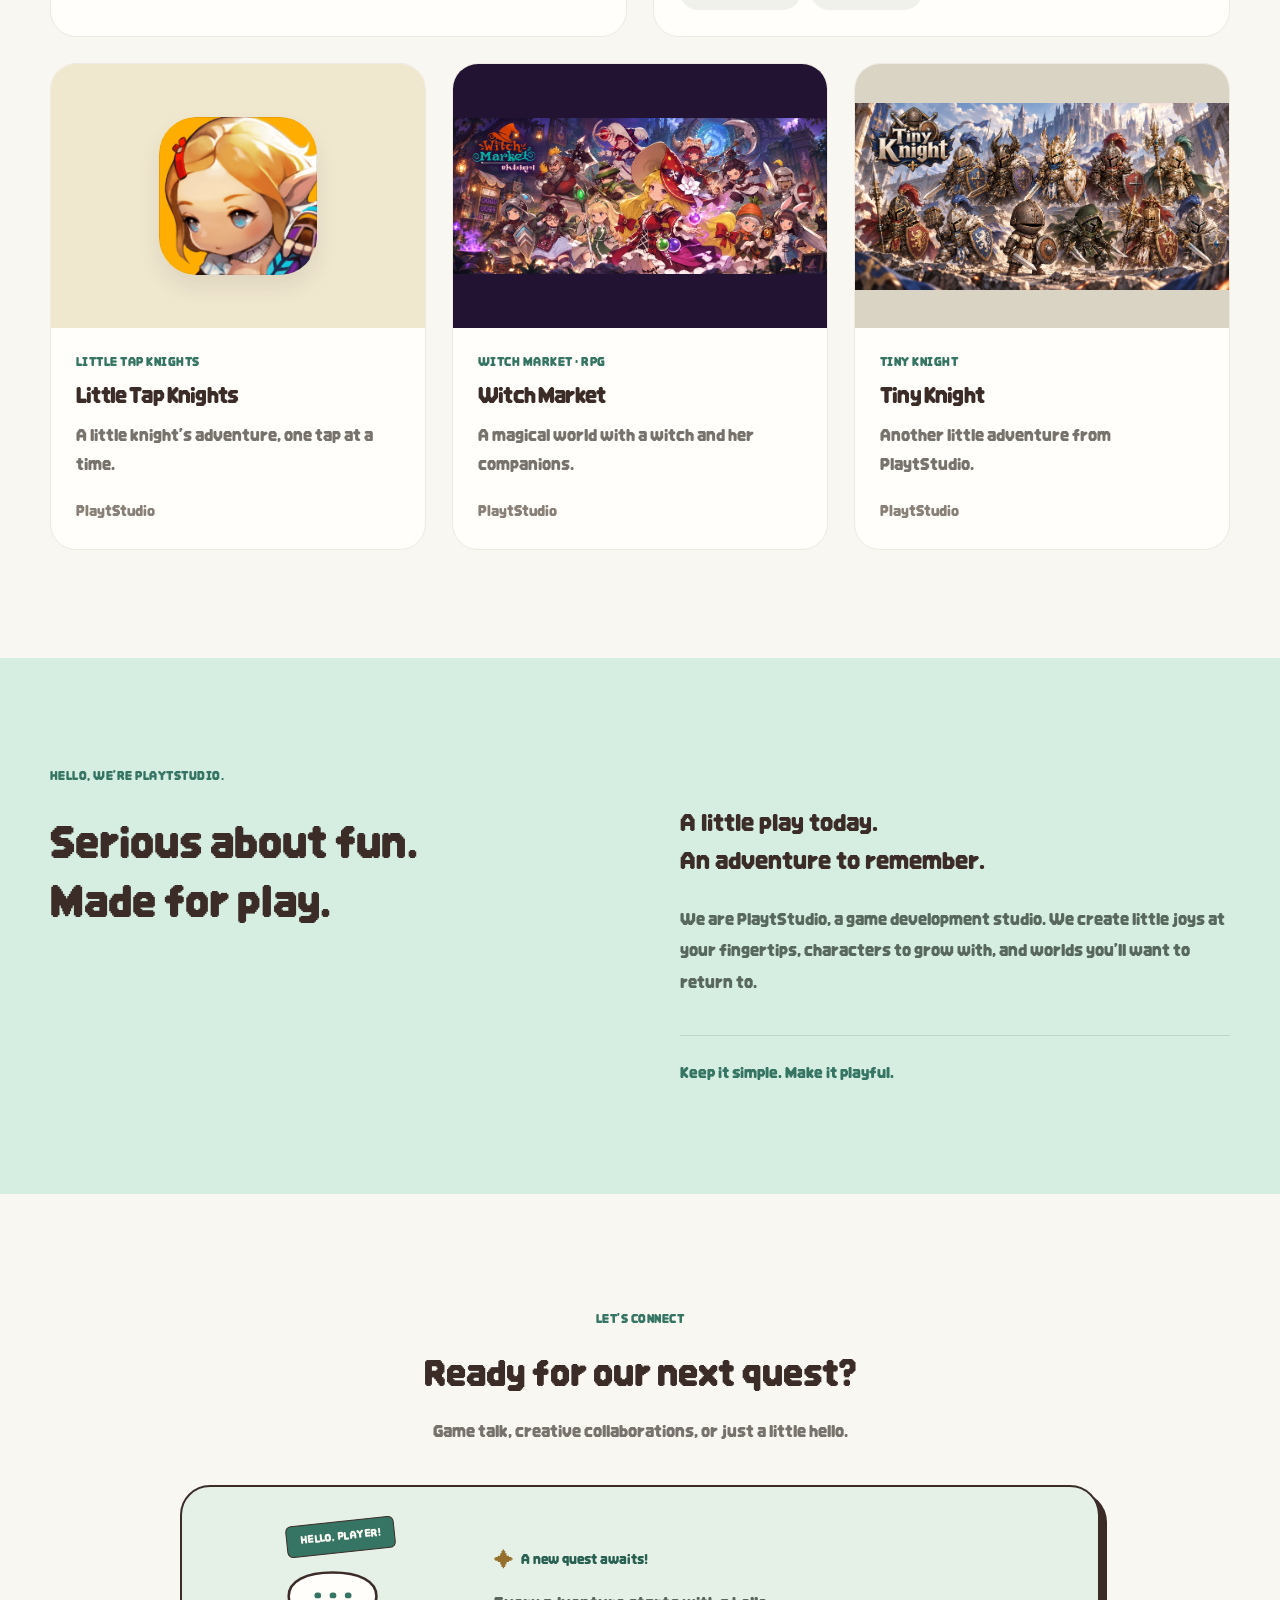
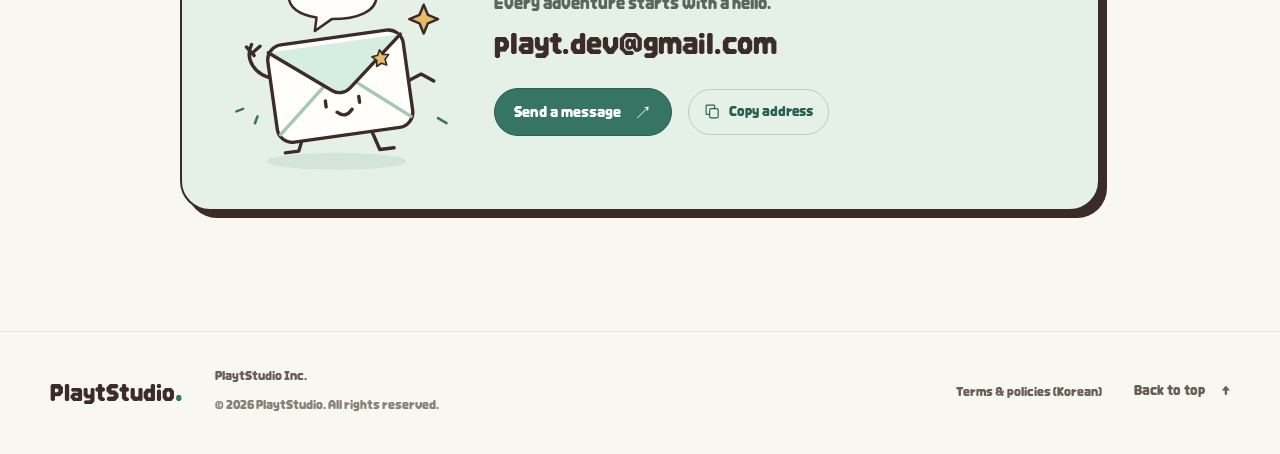
==== commit 0482ef7a: "Add four-language homepage and playful email contact card Add Korean, English, Japanese and Traditio" ====
--- a/index.html
+++ b/index.html
@@ -4,39 +4,65 @@
 <meta charset="utf-8"><meta name="viewport" content="width=device-width, initial-scale=1"><meta name="theme-color" content="#f8f7f2">
 <title>플레이트스튜디오 PlaytStudio · 게임 개발사</title>
 <meta name="description" content="작은 순간을 커다란 모험으로. 마이리틀판타지, 리틀탭나이츠, 마녀자판기, 심연의 기사 키우기, 타이니나이트를 만든 게임 개발사 플레이트스튜디오입니다.">
+<link rel="icon" type="image/svg+xml" href="data:image/svg+xml,%3Csvg xmlns='http://www.w3.org/2000/svg' viewBox='0 0 32 32'%3E%3Crect width='32' height='32' rx='10' fill='%23367564'/%3E%3Cpath d='M12 9v14l12-7z' fill='%23d6ede1'/%3E%3C/svg%3E">
+<link rel="preload" href="assets/fonts/DNFBitBitTTF.ttf" as="font" type="font/ttf" crossorigin>
+<link rel="stylesheet" href="styles.css?v=20261116-i18n"><script src="locales.js?v=20261116-i18n" defer></script><script src="script.js?v=20261116-i18n" defer></script>
 <link rel="canonical" href="https://www.playtstudio.kr/">
 <meta property="og:type" content="website">
-<meta property="og:site_name" content="플레이트스튜디오 PlaytStudio">
-<meta property="og:title" content="플레이트스튜디오 PlaytStudio">
-<meta property="og:description" content="작은 순간을 커다란 모험으로. 마이리틀판타지, 리틀탭나이츠, 마녀자판기, 심연의 기사 키우기, 타이니나이트를 만든 게임 개발사 플레이트스튜디오입니다.">
+<meta property="og:site_name" content="PlaytStudio">
+<meta property="og:title" content="PlaytStudio · 플레이트스튜디오">
+<meta property="og:description" content="작은 순간을 커다란 모험으로. 다섯 개의 게임, 저마다의 즐거움을 만드는 게임 개발사 플레이트스튜디오입니다.">
 <meta property="og:url" content="https://www.playtstudio.kr/">
-<meta property="og:image" content="https://www.playtstudio.kr/assets/og-image.jpg">
-<meta property="og:image:width" content="1200"><meta property="og:image:height" content="630">
 <meta property="og:locale" content="ko_KR">
+<meta property="og:locale:alternate" content="en_US">
+<meta property="og:locale:alternate" content="ja_JP">
+<meta property="og:locale:alternate" content="zh_TW">
+<meta property="og:image" content="https://www.playtstudio.kr/assets/abyss-illustration.png">
+<meta property="og:image:secure_url" content="https://www.playtstudio.kr/assets/abyss-illustration.png">
+<meta property="og:image:type" content="image/png">
+<meta property="og:image:width" content="1774">
+<meta property="og:image:height" content="887">
+<meta property="og:image:alt" content="심연의 기사 키우기 메인 일러스트 — 금빛 갑옷의 기사와 동료들">
 <meta name="twitter:card" content="summary_large_image">
+<meta name="twitter:title" content="PlaytStudio · 플레이트스튜디오">
+<meta name="twitter:description" content="작은 순간을 커다란 모험으로. 다섯 개의 게임, 저마다의 즐거움을 만드는 게임 개발사 플레이트스튜디오입니다.">
+<meta name="twitter:image" content="https://www.playtstudio.kr/assets/abyss-illustration.png">
+<meta name="twitter:image:alt" content="심연의 기사 키우기 메인 일러스트 — 금빛 갑옷의 기사와 동료들">
+<meta name="naver-site-verification" content="c91ea041b6fa8d6f550f5f0d15efc01a7f8b592b">
 <link rel="apple-touch-icon" href="apple-touch-icon.png">
 <script type="application/ld+json">{"@context":"https://schema.org","@type":"Organization","name":"플레이트스튜디오","alternateName":["PlaytStudio","Playt Studio","(주)플레이트스튜디오"],"url":"https://www.playtstudio.kr/","logo":"https://www.playtstudio.kr/apple-touch-icon.png","email":"playt.dev@gmail.com","sameAs":["https://play.google.com/store/apps/details?id=com.playtstudio.abyssknight","https://apps.apple.com/kr/app/id6740773558"]}</script>
-<link rel="icon" type="image/svg+xml" href="data:image/svg+xml,%3Csvg xmlns='http://www.w3.org/2000/svg' viewBox='0 0 32 32'%3E%3Crect width='32' height='32' rx='10' fill='%23367564'/%3E%3Cpath d='M12 9v14l12-7z' fill='%23d6ede1'/%3E%3C/svg%3E">
-<link rel="preload" href="assets/fonts/DNFBitBitTTF.ttf" as="font" type="font/ttf" crossorigin>
-<link rel="stylesheet" href="styles.css"><script src="script.js" defer></script>
 </head>
 <body>
-<a class="skip-link" href="#main">본문 바로가기</a>
-<header class="site-header"><div class="nav-inner"><a class="wordmark" href="#home" aria-label="플레이트스튜디오 홈">Playt<span>Studio</span><i aria-hidden="true">.</i></a><button class="menu-toggle" aria-label="메뉴 열기" aria-controls="navigation" aria-expanded="false"><span></span><span></span></button><nav id="navigation" aria-label="주 메뉴"><a href="#games">게임</a><a href="#studio">스튜디오</a><a class="nav-contact" href="#contact">문의하기 <span aria-hidden="true">↗</span></a></nav></div></header>
+<a class="skip-link" href="#main" data-i18n="skip">본문 바로가기</a>
+<header class="site-header"><div class="nav-inner">
+<a class="wordmark" href="#home" aria-label="플레이트스튜디오 홈" data-i18n-aria="homeLabel">Playt<span>Studio</span><i aria-hidden="true">.</i></a>
+<nav id="navigation" aria-label="주 메뉴" data-i18n-aria="navLabel"><a href="#games" data-i18n="navGames">게임</a><a href="#studio" data-i18n="navStudio">스튜디오</a><a class="nav-contact" href="#contact"><span data-i18n="navContact">문의하기</span><span aria-hidden="true">↗</span></a></nav>
+<div class="header-controls"><label class="language-picker"><svg aria-hidden="true" width="18" height="18" viewBox="0 0 24 24" fill="none" stroke="currentColor" stroke-width="1.5"><circle cx="12" cy="12" r="9"/><ellipse cx="12" cy="12" rx="4" ry="9"/><path d="M3 12h18"/></svg><span class="sr-only" data-i18n="languageLabel">언어 선택</span><select id="language-select"><option value="ko" lang="ko">한국어</option><option value="en" lang="en">English</option><option value="ja" lang="ja">日本語</option><option value="zh-TW" lang="zh-TW">繁體中文</option></select></label><button class="menu-toggle" aria-label="메뉴 열기" aria-controls="navigation" aria-expanded="false"><span></span><span></span></button></div>
+</div></header>
 <main id="main">
-<section class="hero" id="home" aria-labelledby="hero-title"><div class="container"><p class="eyebrow">A LITTLE PLAY. A BIG ADVENTURE.</p><h1 id="hero-title">작은 순간을,<br><span>커다란 모험으로.</span></h1><p class="hero-description">일상에 즐거운 모험을 더하는 게임.<br class="mobile-break"> 플레이트스튜디오가 만듭니다.</p><a class="button button-primary" href="#games">우리의 게임 만나보기 <span aria-hidden="true">↓</span></a><div class="hero-gallery" aria-label="플레이트스튜디오의 게임"><a class="hero-icon" href="#little" aria-label="리틀탭나이츠 소개"><img src="assets/little-icon.jpg" alt="리틀탭나이츠 앱 아이콘" width="360" height="360"></a>
-<a class="hero-icon" href="#fantasy" aria-label="마이리틀판타지 소개"><img src="assets/fantasy-icon.png" alt="마이리틀판타지 앱 아이콘" width="180" height="180"></a>
-<a class="hero-icon" href="#abyss" aria-label="심연의 기사 키우기 소개"><img src="assets/abyss-icon.jpg" alt="심연의 기사 키우기 앱 아이콘" width="512" height="512"></a>
-<a class="hero-icon" href="#witch" aria-label="마녀자판기 소개"><img src="assets/witch-icon.jpg" alt="마녀자판기 앱 아이콘" width="512" height="512"></a>
-<a class="hero-icon" href="#tiny" aria-label="타이니나이트 소개"><span class="hero-type-icon">Tiny<br>Knight.</span></a></div><div class="hero-foot"><span>MADE FOR YOUR EVERYDAY ADVENTURE</span><span>Play. Explore. Grow.</span></div></div></section>
-<section class="games-section section container" id="games" aria-labelledby="games-title"><div class="section-heading"><div><p class="eyebrow">OUR GAMES</p><h2 id="games-title">취향대로 골라 떠나는 모험.</h2></div><p>다섯 개의 게임, 저마다의 즐거움.</p></div><div class="games-grid"><article class="game-card" id="fantasy"><img class="game-visual fantasy-visual" src="assets/fantasy-illustration.webp" alt="마이리틀판타지의 은빛 갑옷 기사와 동료들을 역동적인 단체 구도로 다시 그린 판타지 일러스트" width="1729" height="910" loading="lazy"><div class="game-info"><p class="game-category">MY LITTLE FANTASY · RPG</p><h3>마이리틀판타지</h3><p>작은 영웅들과 함께 떠나는 판타지 모험.</p><span class="game-credit">PlaytStudio</span></div></article>
-<article class="game-card" id="abyss"><img class="game-visual abyss-visual" src="assets/abyss-illustration.webp" alt="심연의 기사 키우기 로고와 금빛 갑옷의 기사, 동료들이 함께한 대표 일러스트" width="1774" height="887" loading="lazy"><div class="game-info"><p class="game-category">ABYSS KNIGHT · IDLE RPG</p><h3>심연의 기사 키우기</h3><p>검과 마법을 품은 틸레아의 성장 모험.</p><div class="store-links"><a class="store-link" href="https://play.google.com/store/apps/details?id=com.playtstudio.abyssknight&amp;hl=ko" target="_blank" rel="noopener noreferrer" aria-label="심연의 기사 키우기 Google Play에서 보기, 새 탭">Google Play <span aria-hidden="true">↗</span></a><a class="store-link" href="https://apps.apple.com/kr/app/id6740773558" target="_blank" rel="noopener noreferrer" aria-label="심연의 기사 키우기 App Store에서 보기, 새 탭">App Store <span aria-hidden="true">↗</span></a></div></div></article>
-<article class="game-card" id="little"><div class="game-icon-panel little-panel"><img src="assets/little-icon.jpg" alt="리틀탭나이츠 캐릭터" width="360" height="360" loading="lazy"></div><div class="game-info"><p class="game-category">LITTLE TAP KNIGHTS</p><h3>리틀탭나이츠</h3><p>탭으로 시작하는 작은 기사들의 모험.</p><span class="game-credit">PlaytStudio</span></div></article>
-<article class="game-card" id="witch"><img class="game-visual witch-visual" src="assets/witch-illustration.webp" alt="마녀자판기 로고와 물약을 든 클로에, 각자의 무기를 지닌 동료들이 함께한 대표 일러스트" width="1942" height="809" loading="lazy"><div class="game-info"><p class="game-category">WITCH MARKET · RPG</p><h3>마녀자판기</h3><p>마녀와 동료들이 펼치는 판타지 세계.</p><span class="game-credit">PlaytStudio</span></div></article>
-<article class="game-card" id="tiny"><img class="game-visual tiny-visual" src="assets/tiny-illustration.webp" alt="Tiny Knight 로고와 검과 나무 방패를 든 작은 기사, 각자의 무기를 지닌 정예 기사들이 함께한 대표 일러스트" width="1774" height="887" loading="lazy"><div class="game-info"><p class="game-category">TINY KNIGHT</p><h3>타이니나이트</h3><p>플레이트스튜디오의 또 다른 모험.</p><span class="game-credit">PlaytStudio</span></div></article></div></section>
-<section class="studio-section section" id="studio" aria-labelledby="studio-title"><div class="container studio-grid"><div><p class="eyebrow">HELLO, WE’RE PLAYTSTUDIO.</p><h2 id="studio-title">재미를 향한 진심.<br>플레이에 담습니다.</h2></div><div class="studio-copy"><p>가볍게 시작한 플레이가<br>오래 기억되는 모험이 되도록.</p><p>플레이트스튜디오는 게임을 만드는 회사입니다.<br>손끝에서 시작되는 작은 즐거움, 캐릭터와 함께하는 성장,<br>다시 찾아오고 싶은 세계를 만들어갑니다.</p><div class="studio-signature">Keep it simple. Make it playful.</div></div></div></section>
-<section class="contact-section section container" id="contact" aria-labelledby="contact-title"><p class="eyebrow">LET’S CONNECT</p><h2 id="contact-title">함께할 다음 이야기를 기다립니다.</h2><p>게임에 대한 이야기부터 새로운 협업까지.</p><a class="contact-email" href="mailto:playt.dev@gmail.com">playt.dev@gmail.com <span aria-hidden="true">↗</span></a></section>
+<section class="hero" id="home" aria-labelledby="hero-title"><div class="container"><p class="eyebrow">A LITTLE PLAY. A BIG ADVENTURE.</p><h1 id="hero-title"><span class="hero-line" data-i18n="heroLine1">작은 순간을,</span><span class="hero-line" data-i18n="heroLine2">커다란 모험으로.</span></h1><p class="hero-description multiline" data-i18n="heroDescription">일상에 즐거운 모험을 더하는 게임.
+플레이트스튜디오가 만듭니다.</p><a class="button button-primary" href="#games"><span data-i18n="explore">우리의 게임 만나보기</span> <span aria-hidden="true">↓</span></a><div class="hero-gallery" aria-label="플레이트스튜디오의 게임" data-i18n-aria="galleryLabel"><a class="hero-icon" href="#little" aria-label="리틀탭나이츠 소개" data-i18n-aria="littleLabel"><img src="assets/little-icon.jpg" alt="" width="360" height="360"></a>
+<a class="hero-icon" href="#fantasy" aria-label="마이리틀판타지 소개" data-i18n-aria="fantasyLabel"><img src="assets/fantasy-icon.png" alt="" width="180" height="180"></a>
+<a class="hero-icon" href="#abyss" aria-label="심연의 기사 키우기 소개" data-i18n-aria="abyssLabel"><img src="assets/abyss-icon.jpg" alt="" width="512" height="512"></a>
+<a class="hero-icon" href="#witch" aria-label="마녀자판기 소개" data-i18n-aria="witchLabel"><img src="assets/witch-icon.jpg" alt="" width="512" height="512"></a>
+<a class="hero-icon" href="#tiny" aria-label="타이니나이트 소개" data-i18n-aria="tinyLabel"><span class="hero-type-icon">Tiny<br>Knight.</span></a></div><div class="hero-foot"><span>MADE FOR YOUR EVERYDAY ADVENTURE</span><span>Play. Explore. Grow.</span></div></div></section>
+<section class="games-section section container" id="games" aria-labelledby="games-title"><div class="section-heading"><div><p class="eyebrow">OUR GAMES</p><h2 id="games-title" data-i18n="gamesTitle">취향대로 골라 떠나는 모험.</h2></div><p data-i18n="gamesIntro">다섯 개의 게임, 저마다의 즐거움.</p></div><div class="games-grid"><article class="game-card" id="fantasy"><img class="game-visual fantasy-visual" src="assets/fantasy-illustration.webp" data-i18n-alt="fantasyAlt" alt="마이리틀판타지의 은빛 갑옷 기사와 동료들을 역동적인 단체 구도로 다시 그린 판타지 일러스트" width="1729" height="910" loading="lazy"><div class="game-info"><p class="game-category">MY LITTLE FANTASY · RPG</p><h3 data-i18n="fantasyName">마이리틀판타지</h3><p data-i18n="fantasyDescription">작은 영웅들과 함께 떠나는 판타지 모험.</p><span class="game-credit">PlaytStudio</span></div></article>
+<article class="game-card" id="abyss"><img class="game-visual abyss-visual" src="assets/abyss-illustration.webp" data-i18n-alt="abyssAlt" alt="심연의 기사 키우기 로고와 금빛 갑옷의 기사, 동료들이 함께한 대표 일러스트" width="1774" height="887" loading="lazy"><div class="game-info"><p class="game-category">ABYSS KNIGHT · IDLE RPG</p><h3 data-i18n="abyssName">심연의 기사 키우기</h3><p data-i18n="abyssDescription">검과 마법을 품은 틸레아의 성장 모험.</p><div class="store-links"><a class="store-link" id="google-play-link" href="https://play.google.com/store/apps/details?id=com.playtstudio.abyssknight&amp;hl=ko" target="_blank" rel="noopener noreferrer" aria-label="심연의 기사 키우기 Google Play에서 보기, 새 탭" data-i18n-aria="googlePlayLabel">Google Play <span aria-hidden="true">↗</span></a><a class="store-link" href="https://apps.apple.com/kr/app/id6740773558" target="_blank" rel="noopener noreferrer" aria-label="심연의 기사 키우기 App Store에서 보기, 새 탭" data-i18n-aria="appStoreLabel">App Store <span aria-hidden="true">↗</span></a></div></div></article>
+<article class="game-card" id="little"><div class="game-icon-panel little-panel"><img src="assets/little-icon.jpg" data-i18n-alt="littleAlt" alt="리틀탭나이츠 캐릭터" width="360" height="360" loading="lazy"></div><div class="game-info"><p class="game-category">LITTLE TAP KNIGHTS</p><h3 data-i18n="littleName">리틀탭나이츠</h3><p data-i18n="littleDescription">탭으로 시작하는 작은 기사들의 모험.</p><span class="game-credit">PlaytStudio</span></div></article>
+<article class="game-card" id="witch"><img class="game-visual witch-visual" src="assets/witch-illustration.webp" data-i18n-alt="witchAlt" alt="마녀자판기 로고와 물약을 든 클로에, 각자의 무기를 지닌 동료들이 함께한 대표 일러스트" width="1942" height="809" loading="lazy"><div class="game-info"><p class="game-category">WITCH MARKET · RPG</p><h3 data-i18n="witchName">마녀자판기</h3><p data-i18n="witchDescription">마녀와 동료들이 펼치는 판타지 세계.</p><span class="game-credit">PlaytStudio</span></div></article>
+<article class="game-card" id="tiny"><img class="game-visual tiny-visual" src="assets/tiny-illustration.webp" data-i18n-alt="tinyAlt" alt="Tiny Knight 로고와 검과 나무 방패를 든 작은 기사, 각자의 무기를 지닌 정예 기사들이 함께한 대표 일러스트" width="1774" height="887" loading="lazy"><div class="game-info"><p class="game-category">TINY KNIGHT</p><h3 data-i18n="tinyName">타이니나이트</h3><p data-i18n="tinyDescription">플레이트스튜디오의 또 다른 모험.</p><span class="game-credit">PlaytStudio</span></div></article></div></section>
+<section class="studio-section section" id="studio" aria-labelledby="studio-title"><div class="container studio-grid"><div><p class="eyebrow">HELLO, WE’RE PLAYTSTUDIO.</p><h2 id="studio-title" data-i18n="studioTitle" class="multiline">재미를 향한 진심.
+플레이에 담습니다.</h2></div><div class="studio-copy"><p data-i18n="studioLead" class="multiline">가볍게 시작한 플레이가
+오래 기억되는 모험이 되도록.</p><p data-i18n="studioDescription" class="multiline">플레이트스튜디오는 게임을 만드는 회사입니다.
+손끝에서 시작되는 작은 즐거움, 캐릭터와 함께하는 성장, 다시 찾아오고 싶은 세계를 만들어갑니다.</p><div class="studio-signature">Keep it simple. Make it playful.</div></div></div></section>
+<section class="contact-section section container" id="contact" aria-labelledby="contact-title">
+<p class="eyebrow">LET’S CONNECT</p><h2 id="contact-title" data-i18n="contactTitle">다음 퀘스트, 함께할까요?</h2><p data-i18n="contactDescription">게임 이야기, 협업 제안, 가벼운 인사도 환영해요.</p>
+<div class="contact-card"><div class="mail-illustration"><span class="mail-sticker">HELLO, PLAYER!</span><img src="assets/quest-mail.svg" alt="" width="320" height="280" loading="lazy"></div>
+<div class="contact-card-content"><span class="quest-badge"><span aria-hidden="true">✦</span> <span data-i18n="questBadge">새로운 퀘스트 도착!</span></span><p class="mail-invitation" data-i18n="mailInvitation">당신의 이야기를 보내주세요.</p>
+<a class="contact-email" href="mailto:playt.dev@gmail.com">playt.dev@gmail.com</a>
+<div class="contact-actions"><a class="button button-primary" href="mailto:playt.dev@gmail.com"><span data-i18n="sendEmail">메일 보내기</span><span aria-hidden="true">↗</span></a><button class="copy-email" type="button"><svg aria-hidden="true" width="17" height="17" viewBox="0 0 24 24" fill="none" stroke="currentColor" stroke-width="1.6"><rect x="8" y="8" width="12" height="13" rx="2"/><path d="M15 8V4a1 1 0 0 0-1-1H4a1 1 0 0 0-1 1v11a1 1 0 0 0 1 1h4"/></svg><span data-i18n="copyEmail">주소 복사</span></button></div>
+<p class="copy-status" role="status" aria-live="polite"></p></div></div></section>
 </main>
-<footer class="site-footer"><div class="container footer-inner"><a class="wordmark" href="#home" aria-label="플레이트스튜디오 홈">Playt<span>Studio</span><i aria-hidden="true">.</i></a><div><p>(주)플레이트스튜디오</p><span>© 2026 PlaytStudio. All rights reserved.</span></div><a href="policies/" class="back-top">약관 및 정책</a><a href="#home" class="back-top">맨 위로 <span aria-hidden="true">↑</span></a></div></footer>
+<footer class="site-footer"><div class="container footer-inner"><a class="wordmark" href="#home" aria-label="플레이트스튜디오 홈" data-i18n-aria="homeLabel">Playt<span>Studio</span><i aria-hidden="true">.</i></a><div><p data-i18n="companyName">(주)플레이트스튜디오</p><span>© 2026 PlaytStudio. All rights reserved.</span></div><a href="policies/" class="policy-link" data-i18n="policyLabel">약관 및 정책</a><a href="#home" class="back-top"><span data-i18n="backTop">맨 위로</span> <span aria-hidden="true">↑</span></a></div></footer>
 </body>
-</html>
+</html>
--- a/styles.css
+++ b/styles.css
@@ -3,7 +3,7 @@
 *{box-sizing:border-box}html{scroll-behavior:smooth;scroll-padding-top:90px}body{margin:0;font-family:var(--font);color:var(--brown);background:var(--ivory);font-size:1rem;line-height:1.7;word-break:keep-all}a{color:inherit;text-decoration:none}button{font:inherit}a,button{-webkit-tap-highlight-color:transparent}a:focus-visible,button:focus-visible{outline:3px solid var(--viridian);outline-offset:6px}::selection{background:var(--mint);color:var(--brown)}.container{width:calc(100% - 100px);max-width:1200px;margin:0 auto}.section{padding-top:108px;padding-bottom:108px}.skip-link{position:fixed;top:-90px;left:24px;padding:12px 20px;background:var(--mint);z-index:100}.skip-link:focus{top:16px}.site-header{height:82px;position:sticky;top:0;background:#f8f7f2eb;backdrop-filter:blur(18px);border-bottom:1px solid #3b2c280a;z-index:10}.nav-inner{max-width:1300px;width:calc(100% - 100px);margin:auto;height:100%;display:flex;align-items:center;justify-content:space-between}.wordmark{font-size:1.6rem;font-weight:800;letter-spacing:-1.1px;line-height:1;display:inline-flex;align-items:baseline}.wordmark span{font-weight:500}.wordmark i{font-style:normal;color:var(--viridian);font-size:1.8rem}.site-header nav{display:flex;align-items:center;gap:38px;font-size:.875rem;font-weight:500}.site-header nav a:hover{color:var(--viridian)}.nav-contact{padding:8px 17px;border-radius:30px;background:var(--mint);color:var(--viridian-dark)}.nav-contact span{margin-left:13px}.menu-toggle{display:none}.hero{padding-top:78px;overflow:hidden;text-align:center}.eyebrow{font-size:.75rem;font-weight:700;letter-spacing:.14em;line-height:1.6;margin:0 0 24px;color:var(--viridian)}h1,h2,h3,p{margin-top:0}h1{font-size:clamp(3.3rem,5.2vw,5rem);font-weight:700;line-height:1.2;letter-spacing:-.075em;margin-bottom:27px}h1 span{color:var(--viridian)}.hero-description{color:var(--muted);font-size:1.05rem;margin-bottom:27px;line-height:1.9;letter-spacing:-.025em}.mobile-break{display:none}.button{display:inline-flex;align-items:center;justify-content:center;gap:22px;padding:13px 23px;border-radius:30px;font-size:.875rem;font-weight:600;transition:background .2s,transform .2s}.button-primary{background:var(--viridian);color:white}.button-primary:hover{background:var(--viridian-dark);transform:translateY(-2px)}.button span{font-size:1.15rem;line-height:1}.hero-gallery{display:flex;align-items:center;justify-content:center;gap:28px;margin:56px auto 44px;min-height:0}.hero-gallery:empty{margin:44px 0}.hero-icon{width:142px;display:block;transition:transform .3s}.hero-icon img{width:100%;display:block;aspect-ratio:1;object-fit:cover;border-radius:29%;box-shadow:0 18px 34px #3b2c281c;border:5px solid var(--white)}.hero-icon:nth-child(1){transform:rotate(-11deg) translateY(9px);width:118px}.hero-icon:nth-child(2){transform:rotate(-6deg) translateY(-2px)}.hero-icon:nth-child(3){transform:translateY(-10px);width:172px}.hero-icon:nth-child(4){transform:rotate(7deg) translateY(-2px)}.hero-icon:nth-child(5){transform:rotate(12deg) translateY(10px);width:118px}.hero-icon:hover{transform:translateY(-16px) rotate(0)}.hero-foot{display:flex;justify-content:space-between;align-items:center;border-bottom:1px solid var(--line);padding:14px 0 25px;color:#85827a;font-size:.7rem;letter-spacing:.1em}.hero-foot span:last-child{letter-spacing:0;font-size:.8rem}.section-heading{display:flex;justify-content:space-between;gap:25px;align-items:flex-end;margin-bottom:43px}.section-heading .eyebrow{margin-bottom:14px}h2{font-size:clamp(1.9rem,2.7vw,2.6rem);line-height:1.45;letter-spacing:-.055em;font-weight:700;margin-bottom:0}.section-heading>p{color:var(--muted);font-size:.95rem;margin:0 0 8px}.games-grid{display:grid;grid-template-columns:repeat(6,minmax(0,1fr));gap:26px}.game-card{grid-column:span 2;border:1px solid #eeeae0;background:var(--white);border-radius:26px;overflow:hidden;transition:transform .25s,box-shadow .25s}.game-card:nth-child(-n+2){grid-column:span 3}.game-card:hover{transform:translateY(-5px);box-shadow:0 12px 35px #3b2c2809}.game-visual{display:block;width:100%;aspect-ratio:1.42;object-fit:cover;background:var(--mint)}.game-card:nth-child(-n+2) .game-visual{aspect-ratio:1.85}.game-info{padding:24px 25px 26px}.game-category{font-size:.7rem;letter-spacing:.09em;color:var(--viridian);font-weight:700;margin-bottom:8px}.game-info h3{font-size:1.3rem;letter-spacing:-.04em;line-height:1.5;font-weight:700;margin-bottom:8px}.game-info>p:not(.game-category){font-size:.9rem;color:var(--muted);line-height:1.8;margin-bottom:20px}.store-links{display:flex;gap:8px;flex-wrap:wrap}.store-link{font-size:.75rem;font-weight:600;background:#f0f1eb;border-radius:20px;padding:7px 12px;display:inline-flex;align-items:center;gap:8px;min-height:36px}.store-link:hover{background:var(--mint);color:var(--viridian-dark)}.store-link svg{width:13px;height:13px;flex-shrink:0}.game-archive{font-size:.75rem;color:#817b73;border-top:1px solid var(--line);padding-top:14px;display:block}.studio-section{background:var(--mint)}.studio-grid{display:grid;grid-template-columns:1fr 1fr;gap:80px}.studio-section .eyebrow{margin-bottom:28px}.studio-section h2{font-size:clamp(2.2rem,3.3vw,3.2rem);line-height:1.4}.studio-copy{padding-top:38px}.studio-copy>p:first-child{font-size:1.45rem;font-weight:600;line-height:1.65;letter-spacing:-.035em;margin-bottom:24px}.studio-copy>p:nth-child(2){font-size:1rem;line-height:1.95;color:#58685d}.studio-signature{margin-top:37px;padding-top:24px;border-top:1px solid #36756430;font-size:.95rem;font-weight:500;color:var(--viridian)}.contact-section{text-align:center;padding-top:115px;padding-bottom:120px}.contact-section .eyebrow{margin-bottom:20px}.contact-section>p:not(.eyebrow){color:var(--muted);font-size:1rem;margin:20px 0 24px}.contact-email{display:inline-flex;align-items:center;gap:25px;font-size:clamp(1.15rem,2.1vw,1.8rem);font-weight:500;color:var(--viridian);letter-spacing:-.02em;border-bottom:1px solid #36756450;padding-bottom:7px}.contact-email:hover{color:var(--viridian-dark)}.contact-email span{font-size:1.5rem}.site-footer{border-top:1px solid var(--line);padding:34px 0 37px}.footer-inner{display:flex;align-items:center;gap:32px;justify-content:space-between}.footer-inner>.wordmark{font-size:1.4rem}.footer-inner>div{margin-right:auto}.footer-inner p{font-size:.75rem;margin:0 0 4px;color:#676058}.footer-inner>div>span{font-size:.7rem;color:#888178}.back-top{font-size:.8rem;color:#686057;display:flex;gap:17px}
 @media(max-width:1000px){.container,.nav-inner{width:calc(100% - 64px)}.hero{padding-top:65px}.hero-gallery{gap:18px}.hero-icon{width:120px}.hero-icon:nth-child(3){width:148px}.hero-icon:nth-child(1),.hero-icon:nth-child(5){width:100px}.section{padding-top:80px;padding-bottom:80px}.games-grid{gap:18px}.game-info{padding:20px}.studio-grid{gap:40px}.section-heading>p{max-width:210px}.game-info h3{font-size:1.15rem}.studio-copy>p:nth-child(2) br{display:none}}
 @media(max-width:720px){html{scroll-padding-top:86px}.container,.nav-inner{width:calc(100% - 40px)}.site-header{height:72px}.wordmark{font-size:1.4rem}.menu-toggle{display:flex;flex-direction:column;justify-content:center;gap:7px;width:44px;height:44px;padding:11px;border:0;background:transparent;color:var(--brown)}.menu-toggle span{height:1.5px;width:22px;background:currentColor;transition:transform .2s}.menu-toggle[aria-expanded=true] span:first-child{transform:translateY(4.25px) rotate(45deg)}.menu-toggle[aria-expanded=true] span:last-child{transform:translateY(-4.25px) rotate(-45deg)}.site-header nav{display:none;position:absolute;top:72px;left:0;right:0;background:var(--ivory);border-bottom:1px solid var(--line);padding:15px 20px 24px;align-items:stretch;gap:6px;box-shadow:0 15px 25px #3b2c2808}.site-header nav.open{display:flex;flex-direction:column}.site-header nav a{padding:13px 16px;min-height:48px}.site-header .nav-contact{border-radius:12px}.hero{padding-top:47px}.hero .eyebrow{font-size:.65rem;letter-spacing:.11em;margin-bottom:22px}h1{font-size:clamp(2.6rem,9.5vw,4.2rem);line-height:1.25;letter-spacing:-.08em;margin-bottom:23px}.hero-description{font-size:.925rem;line-height:1.9;margin-bottom:23px}.mobile-break{display:block}.button{font-size:.8rem;padding:12px 20px;gap:18px}.hero-gallery{gap:12px;margin:45px auto 35px;width:calc(100% + 52px);position:relative;left:-26px}.hero-icon{width:21%;flex-shrink:0}.hero-icon:nth-child(3){width:26%}.hero-icon:nth-child(1),.hero-icon:nth-child(5){width:18%}.hero-icon img{border-width:3px;box-shadow:0 12px 22px #3b2c2818}.hero-foot{font-size:.6rem;letter-spacing:.06em;padding-bottom:20px}.hero-foot span:last-child{font-size:.65rem}.section{padding-top:62px;padding-bottom:62px}.section-heading{display:block;margin-bottom:28px}.section-heading h2{font-size:1.8rem}.section-heading>p{max-width:none;font-size:.875rem;margin:14px 0 0}.eyebrow{font-size:.7rem;letter-spacing:.12em}.games-grid{grid-template-columns:1fr;gap:21px}.game-card,.game-card:nth-child(-n+2){grid-column:auto;border-radius:22px}.game-visual,.game-card:nth-child(-n+2) .game-visual{aspect-ratio:1.65}.game-info{padding:22px}.game-info h3{font-size:1.3rem}.game-info>p:not(.game-category){font-size:.95rem}.game-category{font-size:.75rem}.store-link{font-size:.8rem;min-height:40px;padding:7px 14px}.studio-grid{grid-template-columns:1fr;gap:28px}.studio-section h2{font-size:2.15rem}.studio-section .eyebrow{margin-bottom:22px}.studio-copy{padding-top:0}.studio-copy>p:first-child{font-size:1.25rem}.studio-copy>p:nth-child(2){font-size:.95rem}.studio-signature{margin-top:27px;font-size:.875rem}.contact-section{padding-top:75px;padding-bottom:79px}.contact-section h2{font-size:1.8rem;max-width:280px;margin:0 auto}.contact-section>p:not(.eyebrow){font-size:.9rem}.contact-email{font-size:1.2rem;gap:19px}.footer-inner{flex-wrap:wrap;gap:23px}.footer-inner>.wordmark{width:calc(100% - 110px)}.footer-inner>div{order:3;width:100%}.back-top{font-size:.75rem;margin-left:auto}.footer-inner>div>span{font-size:.7rem}.hero-gallery:empty{margin:35px 0}}
-@media(prefers-reduced-motion:reduce){html{scroll-behavior:auto}*,*:before,*:after{transition:none!important}}
+@media(prefers-reduced-motion:reduce){html{scroll-behavior:auto}*,*:before,*:after{transition:none!important}}
 
 /* Readable supporting copy across devices. */
 .hero .eyebrow,.hero-foot,.hero-foot span:last-child,.game-category,.footer-inner>div>span{font-size:.75rem}
@@ -12,12 +12,12 @@
 .game-title-art{aspect-ratio:1.42;display:flex;flex-direction:column;align-items:center;justify-content:center;background:var(--brown);color:var(--mint);line-height:.95;font-size:clamp(2.4rem,4vw,4.3rem);font-weight:800;letter-spacing:-.055em;padding:30px;text-align:center}
 .game-title-art small{font-size:.75rem;letter-spacing:.17em;font-weight:500;margin-top:22px;color:#e9e4d8}
 .hero-type-icon{aspect-ratio:1;background:var(--brown);color:var(--mint);border-radius:29%;display:flex;align-items:center;justify-content:center;line-height:1.05;font-size:1.55rem;font-weight:800;letter-spacing:-.05em;border:5px solid var(--white);box-shadow:0 18px 34px #3b2c281c}
-@media(max-width:720px){.hero-foot{font-size:.75rem;justify-content:center}.hero-foot>span:first-child{display:none}.hero-type-icon{font-size:clamp(.9rem,3.5vw,1.4rem);border-width:3px}.game-title-art{aspect-ratio:1.65;font-size:3.5rem}.game-category{font-size:.75rem}}
+@media(max-width:720px){.hero-foot{font-size:.75rem;justify-content:center}.hero-foot>span:first-child{display:none}.hero-type-icon{font-size:clamp(.9rem,3.5vw,1.4rem);border-width:3px}.game-title-art{aspect-ratio:1.65;font-size:3.5rem}.game-category{font-size:.75rem}}
 
 .game-card{scroll-margin-top:100px}.game-card:hover{transform:none;box-shadow:none}.fantasy-visual{object-fit:cover;object-position:center;background:var(--mint)}.abyss-visual{object-fit:contain;object-position:center;background:#ead9c1}.game-credit{display:block;font-size:.875rem;color:#898077;margin-top:20px}.game-icon-panel{aspect-ratio:1.42;display:flex;align-items:center;justify-content:center}.game-icon-panel img{width:42%;aspect-ratio:1;height:auto;display:block;object-fit:cover;border-radius:24%;box-shadow:0 12px 22px #3b2c2817}.little-panel{background:#f0e7cf}.witch-panel{background:#e4e8f1}.game-info h3{margin-bottom:10px}
 @media(max-width:720px){.game-icon-panel{aspect-ratio:1.65}.game-icon-panel img{width:37%}h1{font-size:clamp(2.25rem,9.5vw,4.2rem)}}
-.hero-icon img,.game-visual{height:auto}
-@media(max-width:720px){.hero-gallery{width:100%;left:0;gap:6px}.hero-icon{width:19%}.hero-icon:nth-child(3){width:23%}.hero-icon:nth-child(1),.hero-icon:nth-child(5){width:15%}.hero-type-icon{font-size:clamp(.75rem,2.8vw,1rem)}}
+.hero-icon img,.game-visual{height:auto}
+@media(max-width:720px){.hero-gallery{width:100%;left:0;gap:6px}.hero-icon{width:19%}.hero-icon:nth-child(3){width:23%}.hero-icon:nth-child(1),.hero-icon:nth-child(5){width:15%}.hero-type-icon{font-size:clamp(.75rem,2.8vw,1rem)}}
 
 @media(max-width:720px){.game-card:nth-child(-n+2) .fantasy-visual{aspect-ratio:1729/910}}
 
@@ -32,3 +32,76 @@
 h1,h2,h3,.wordmark,.hero-description,.studio-copy>p:first-child,.contact-email,.game-title-art,.hero-type-icon{letter-spacing:0}
 h1{line-height:1.35}
 .game-category,.eyebrow,.hero .eyebrow,.hero-foot,.game-title-art small{letter-spacing:.04em}
+
+/* Localized pixel lettering. These regional fonts are served with the site. */
+@font-face{font-family:'Fusion Pixel JP';src:url('assets/fonts/fusion-pixel-12px-proportional-ja.otf.woff2') format('woff2');font-style:normal;font-weight:400;font-display:swap}
+@font-face{font-family:'Fusion Pixel TW';src:url('assets/fonts/fusion-pixel-12px-proportional-zh_tw.otf.woff2') format('woff2');font-style:normal;font-weight:400;font-display:swap}
+html:lang(ja){--font:'Fusion Pixel JP','DNF Bit Bit',sans-serif}
+html:lang(zh-TW){--font:'Fusion Pixel TW','DNF Bit Bit',sans-serif}
+html:lang(en) body{word-break:normal}
+html:lang(ja) body,html:lang(zh-TW) body{word-break:normal;line-break:strict}
+.wordmark,.hero-type-icon,.contact-email,.mail-sticker,.game-category,.eyebrow,.hero-foot,.game-credit{font-family:'DNF Bit Bit',sans-serif}
+.game-info h3:lang(en),.game-info h3:lang(ja),.game-info h3:lang(zh-TW){font-family:'DNF Bit Bit',sans-serif}
+.multiline{white-space:pre-line}
+.sr-only{position:absolute;width:1px;height:1px;padding:0;margin:-1px;overflow:hidden;clip-path:inset(50%);white-space:nowrap;border:0}
+.hero-line{display:block}.hero-line:first-child{color:var(--brown)}
+.hero-description{max-width:680px;margin-left:auto;margin-right:auto;text-wrap:pretty}
+.button span[data-i18n]{font-size:inherit;line-height:inherit}
+.nav-contact span[data-i18n]{margin-left:0}
+.nav-inner{gap:28px}.site-header nav{margin-left:auto;gap:30px;white-space:nowrap}
+.header-controls{display:flex;align-items:center;gap:8px;flex-shrink:0}
+.language-picker{display:flex;align-items:center;gap:5px;padding:4px 8px 4px 11px;border:1px solid #36756438;border-radius:12px;color:var(--viridian-dark);background:var(--white)}
+.language-picker select{font-family:var(--font);font-size:.875rem;color:inherit;background:transparent;border:0;min-height:34px;max-width:126px;padding:3px 5px;cursor:pointer}
+.language-picker option:lang(ko),.language-picker option:lang(en){font-family:'DNF Bit Bit',sans-serif}
+.language-picker option:lang(ja){font-family:'Fusion Pixel JP',sans-serif}
+.language-picker option:lang(zh-TW){font-family:'Fusion Pixel TW',sans-serif}
+.language-picker:focus-within{outline:2px solid var(--viridian);outline-offset:3px}
+.language-picker select:focus-visible{outline:0}
+html:lang(ja) .hero-description,html:lang(zh-TW) .hero-description,
+html:lang(ja) .game-info>p:not(.game-category),html:lang(zh-TW) .game-info>p:not(.game-category),
+html:lang(ja) .studio-copy>p:nth-child(2),html:lang(zh-TW) .studio-copy>p:nth-child(2){font-size:1.25rem}
+html:lang(ja) .site-header nav,html:lang(zh-TW) .site-header nav{font-size:1.125rem}
+html:lang(ja) .language-picker select,html:lang(zh-TW) .language-picker select{font-size:1rem}
+
+/* A little messenger with a new quest, in the studio's own colors. */
+.contact-section h2{max-width:none;text-wrap:balance}
+.contact-card{max-width:920px;margin:40px auto 0;display:grid;grid-template-columns:270px minmax(0,1fr);align-items:center;gap:18px;padding:34px 42px 24px 24px;border:2px solid var(--brown);border-radius:30px;background:#e5f0e7;box-shadow:7px 7px 0 #3b2c28;text-align:left}
+.mail-illustration{position:relative;text-align:center}
+.mail-illustration img{display:block;width:100%;height:auto;transition:transform .25s}
+.contact-card:has(a:hover) .mail-illustration img{transform:rotate(-3deg) translateY(-4px)}
+.mail-sticker{display:inline-block;font-size:.65rem;letter-spacing:.05em;color:var(--ivory);background:var(--viridian);padding:6px 13px;border:1.5px solid var(--brown);border-radius:6px;transform:rotate(-6deg);position:relative;z-index:1;margin-bottom:-12px}
+.contact-card-content{min-width:0;padding-top:8px}
+.quest-badge{display:inline-flex;gap:7px;align-items:center;color:var(--viridian-dark);font-size:.8rem;line-height:1.4}
+.quest-badge>span:first-child{font-family:sans-serif;color:#94702c;font-size:1.25rem}
+.mail-invitation{font-size:1rem;line-height:1.7;margin:14px 0 6px;color:#5a665a;text-wrap:pretty}
+.contact-email{display:inline-block;max-width:100%;font-size:clamp(1.15rem,2.15vw,1.8rem);line-height:1.5;padding:0;border:0;color:var(--brown);overflow-wrap:anywhere;text-decoration-thickness:2px;text-underline-offset:6px}
+.contact-email:hover{text-decoration:underline;color:var(--viridian-dark)}
+.contact-actions{display:flex;align-items:center;flex-wrap:wrap;gap:10px 16px;margin-top:24px}
+.contact-actions .button{font-size:.875rem;padding:11px 19px;gap:13px;border:1.5px solid var(--viridian-dark);min-height:46px}
+.copy-email{display:inline-flex;align-items:center;justify-content:center;gap:8px;background:transparent;border:1px solid #36756445;border-radius:25px;color:var(--viridian-dark);font-size:.8rem;padding:10px 15px;min-height:46px;cursor:pointer}
+.copy-email:hover{background:var(--white);border-color:var(--viridian)}
+.copy-status{font-size:.75rem;color:var(--viridian-dark);min-height:1.7em;margin:11px 0 0}
+.policy-link{font-size:.75rem;color:#686057;line-height:1.6}.policy-link:hover{color:var(--viridian)}
+.footer-inner{flex-wrap:wrap}.footer-inner>div{min-width:150px}.footer-inner .back-top{white-space:nowrap}
+html:lang(ja) .mail-invitation,html:lang(zh-TW) .mail-invitation{font-size:1.25rem}
+html:lang(ja) .contact-actions .button,html:lang(zh-TW) .contact-actions .button,
+html:lang(ja) .copy-email,html:lang(zh-TW) .copy-email,
+html:lang(ja) .quest-badge,html:lang(zh-TW) .quest-badge{font-size:1rem}
+html:lang(ja) .copy-status,html:lang(zh-TW) .copy-status{font-size:1rem}
+@media(max-width:1000px){.nav-inner{gap:16px}.site-header nav{gap:18px}.contact-card{grid-template-columns:220px minmax(0,1fr);padding:30px 28px 20px 18px;gap:14px}.contact-email{font-size:1.4rem}}
+@media(max-width:720px){
+  .nav-inner{gap:8px}.header-controls{margin-left:auto;gap:3px}.wordmark{font-size:1.25rem}
+  .language-picker{padding:3px 4px 3px 8px;gap:2px;border-radius:10px}.language-picker svg{width:15px;height:15px}.language-picker select{font-size:.75rem;max-width:105px;min-height:32px;padding:2px}
+  .menu-toggle{width:36px;padding:7px}.site-header nav{margin:0;white-space:normal;gap:6px}
+  .site-header nav a{min-height:48px}.hero .eyebrow{font-size:.65rem}
+  html:lang(en) h1{font-size:clamp(1.9rem,7.5vw,3.5rem)}
+  html:lang(ja) h1,html:lang(zh-TW) h1{font-size:clamp(2rem,9vw,3.5rem)}
+  .hero-description{font-size:.95rem}.contact-section h2{font-size:1.8rem;max-width:none}
+  .contact-card{grid-template-columns:1fr;gap:2px;padding:24px 22px 16px;margin-top:28px;border-radius:25px;box-shadow:5px 5px 0 var(--brown);text-align:center}
+  .mail-illustration{width:210px;margin:0 auto}.mail-sticker{font-size:.6rem;padding:5px 10px}
+  .mail-illustration img{margin-top:-6px}.contact-card-content{padding:0}
+  .mail-invitation{font-size:.875rem;margin-top:10px}.contact-email{font-size:clamp(1.05rem,4.7vw,1.65rem)}
+  .contact-actions{justify-content:center;margin-top:20px;gap:10px}.contact-actions .button{font-size:.8rem;padding:10px 16px}.copy-email{font-size:.75rem;padding:10px 13px}
+  .quest-badge{font-size:.75rem}.copy-status{font-size:.7rem}
+}
+@media(prefers-reduced-motion:reduce){.contact-card:has(a:hover) .mail-illustration img{transform:none}}
